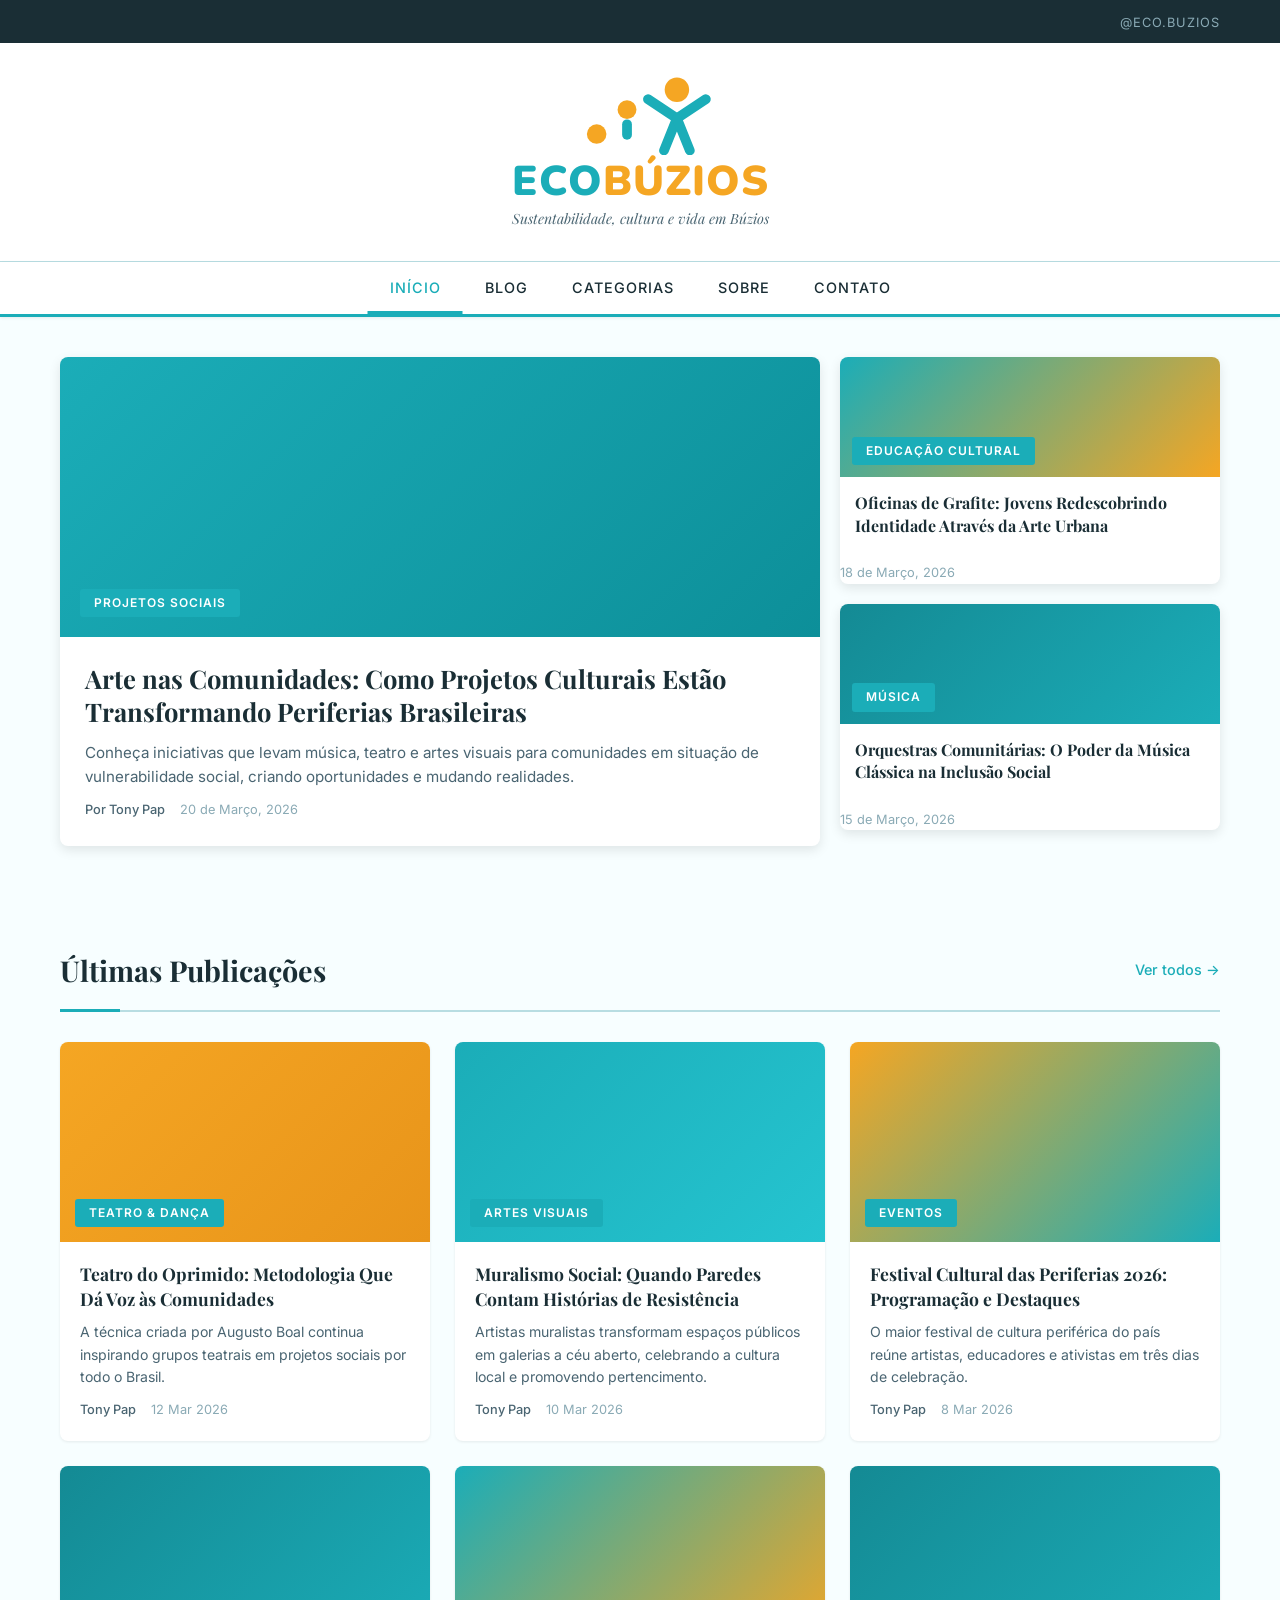
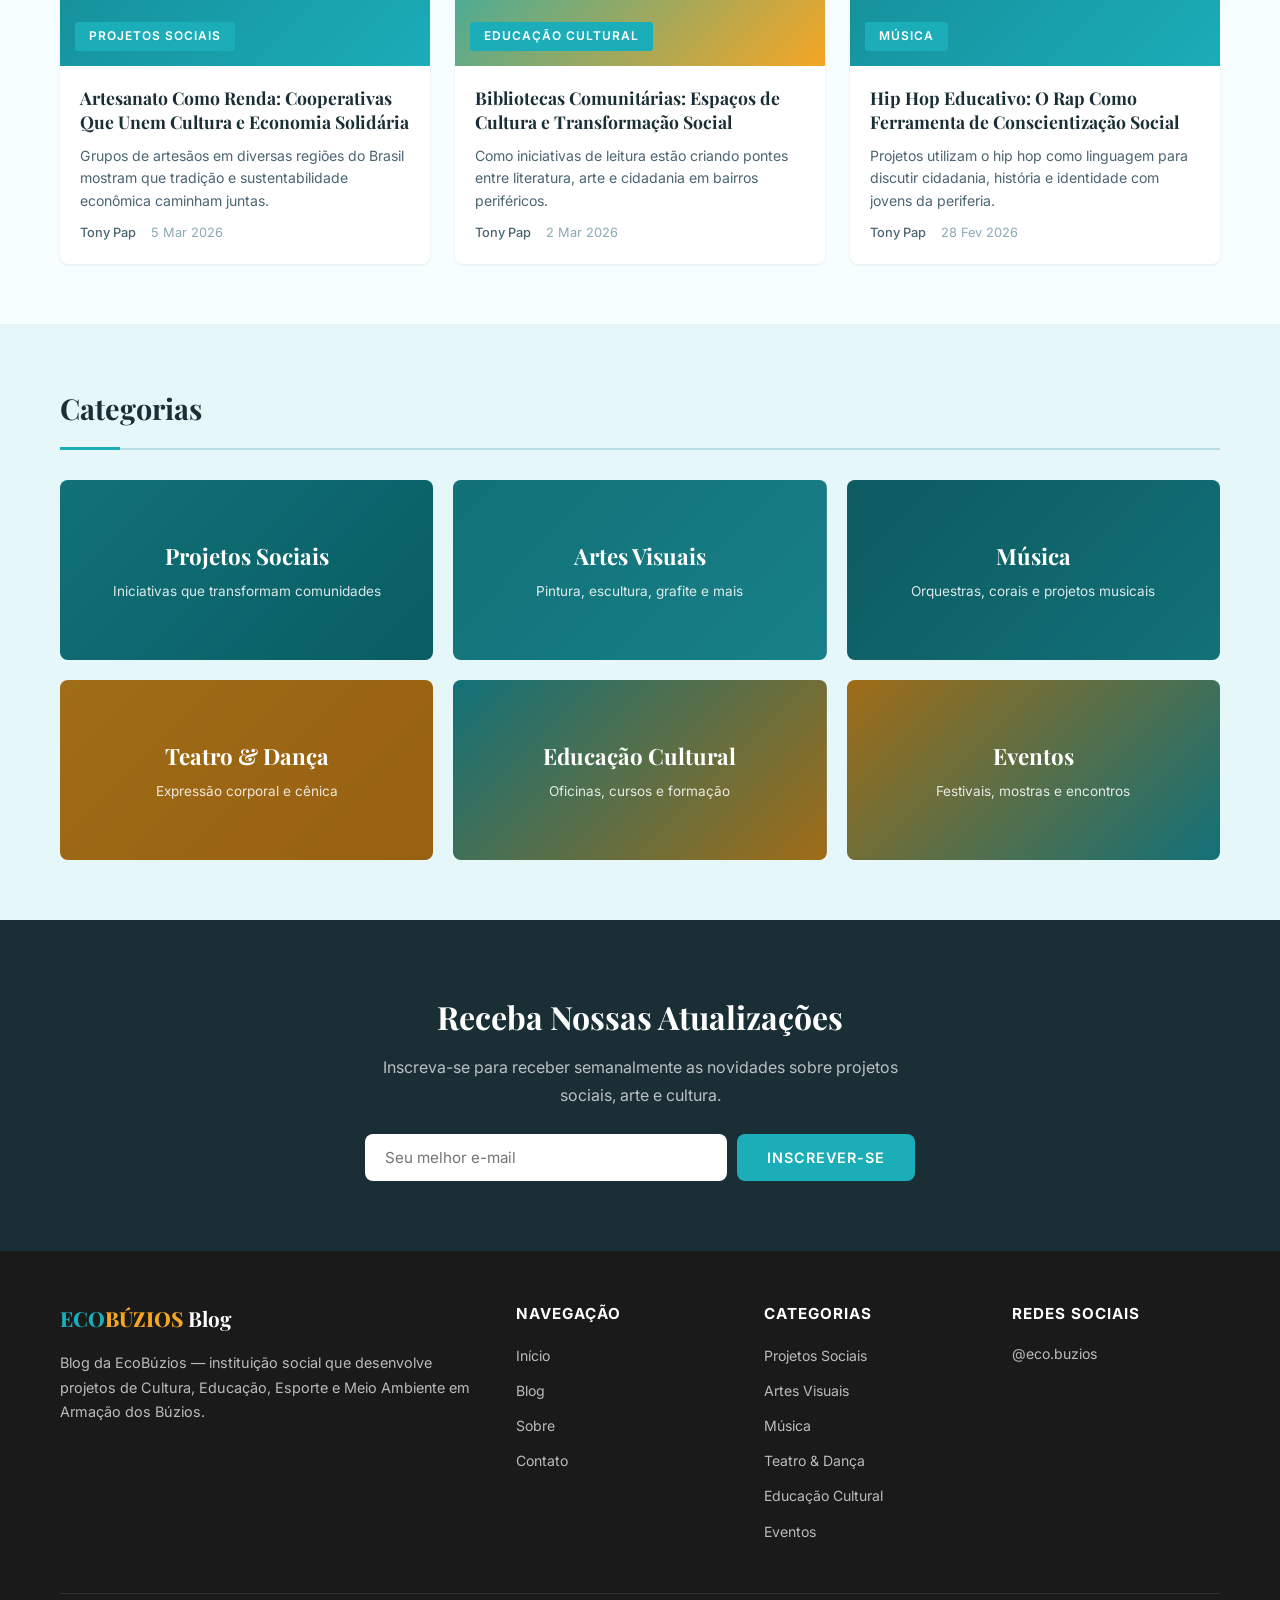
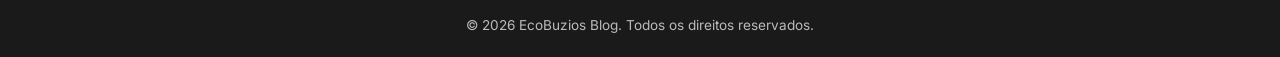
==== index.html @ 43cb3403 "Recreate exact EcoBuzios logo: 3 figures matching original design - Left: floating orange circle (no" ====
<!DOCTYPE html>
<html lang="pt-BR">
<head>
    <meta charset="UTF-8">
    <meta name="viewport" content="width=device-width, initial-scale=1.0">
    <title>EcoBuzios Blog – Blog de Projetos Sociais ligados à Arte e Cultura</title>
    <meta name="description" content="Blog da EcoBúzios - projetos sociais, arte, cultura e sustentabilidade em Armação dos Búzios.">
    <link rel="preconnect" href="https://fonts.googleapis.com">
    <link rel="preconnect" href="https://fonts.gstatic.com" crossorigin>
    <link href="https://fonts.googleapis.com/css2?family=Playfair+Display:ital,wght@0,400;0,700;1,400&family=Inter:wght@300;400;500;600;700;800;900&family=Nunito:wght@900&display=swap" rel="stylesheet">
    <link rel="stylesheet" href="css/style.css">
</head>
<body>
    <!-- Header -->
    <header class="site-header">
        <div class="header-top">
            <div class="container">
                <div class="social-links">
                    <a href="https://instagram.com/eco.buzios" aria-label="Instagram">@eco.buzios</a>
                </div>
            </div>
        </div>
        <div class="header-main">
            <div class="container">
                <a href="index.html" class="logo">
                    <div class="logo-svg-wrap">
                        <svg viewBox="0 0 420 235" fill="none" xmlns="http://www.w3.org/2000/svg">
                            <!-- Left: floating orange circle -->
                            <circle cx="85" cy="175" r="28" fill="#F5A623"/>
                            <!-- Center: child figure (i-shape: head + pill body) -->
                            <circle cx="172" cy="105" r="27" fill="#F5A623"/>
                            <rect x="158" y="133" width="28" height="58" rx="14" fill="#1BADB8"/>
                            <!-- Right: adult figure (arms UP wide, legs spread) -->
                            <circle cx="315" cy="48" r="35" fill="#F5A623"/>
                            <line x1="315" y1="130" x2="232" y2="75" stroke="#1BADB8" stroke-width="28" stroke-linecap="round"/>
                            <line x1="315" y1="130" x2="398" y2="75" stroke="#1BADB8" stroke-width="28" stroke-linecap="round"/>
                            <line x1="315" y1="130" x2="278" y2="222" stroke="#1BADB8" stroke-width="28" stroke-linecap="round"/>
                            <line x1="315" y1="130" x2="352" y2="222" stroke="#1BADB8" stroke-width="28" stroke-linecap="round"/>
                        </svg>
                    </div>
                    <div class="logo-text-wrap">
                        <span class="logo-wordmark"><span class="logo-eco">ECO</span><span class="logo-buzios">BÚZIOS</span></span>
                        <span class="tagline">Sustentabilidade, cultura e vida em Búzios</span>
                    </div>
                </a>
            </div>
        </div>
        <nav class="main-nav">
            <div class="container">
                <button class="menu-toggle" aria-label="Abrir menu">&#9776;</button>
                <ul class="nav-menu">
                    <li><a href="index.html" class="active">Início</a></li>
                    <li><a href="blog.html">Blog</a></li>
                    <li class="has-dropdown">
                        <a href="#">Categorias</a>
                        <ul class="dropdown">
                            <li><a href="categoria.html?cat=projetos-sociais">Projetos Sociais</a></li>
                            <li><a href="categoria.html?cat=artes-visuais">Artes Visuais</a></li>
                            <li><a href="categoria.html?cat=musica">Música</a></li>
                            <li><a href="categoria.html?cat=teatro-danca">Teatro & Dança</a></li>
                            <li><a href="categoria.html?cat=educacao-cultural">Educação Cultural</a></li>
                            <li><a href="categoria.html?cat=eventos">Eventos</a></li>
                        </ul>
                    </li>
                    <li><a href="sobre.html">Sobre</a></li>
                    <li><a href="contato.html">Contato</a></li>
                </ul>
            </div>
        </nav>
    </header>

    <!-- Hero Section -->
    <section class="hero">
        <div class="container">
            <div class="hero-grid">
                <article class="hero-featured">
                    <a href="post.html?id=1">
                        <div class="hero-image" style="background-image: url('https://images.unsplash.com/photo-1513364776144-60967b0f800f?w=800&h=500&fit=crop'), linear-gradient(135deg, #1BADB8, #0d8f99); background-size: cover; background-position: center;">
                            <span class="category-badge">Projetos Sociais</span>
                        </div>
                        <div class="hero-content">
                            <h2>Arte nas Comunidades: Como Projetos Culturais Estão Transformando Periferias Brasileiras</h2>
                            <p class="excerpt">Conheça iniciativas que levam música, teatro e artes visuais para comunidades em situação de vulnerabilidade social, criando oportunidades e mudando realidades.</p>
                            <div class="post-meta">
                                <span class="author">Por Tony Pap</span>
                                <span class="date">20 de Março, 2026</span>
                            </div>
                        </div>
                    </a>
                </article>
                <div class="hero-sidebar">
                    <article class="hero-small">
                        <a href="post.html?id=2">
                            <div class="hero-image-small" style="background-image: url('https://images.unsplash.com/photo-1569091791842-7cfb64e04797?w=800&h=500&fit=crop'), linear-gradient(135deg, #1BADB8, #F5A623); background-size: cover; background-position: center;">
                                <span class="category-badge">Educação Cultural</span>
                            </div>
                            <h3>Oficinas de Grafite: Jovens Redescobrindo Identidade Através da Arte Urbana</h3>
                            <div class="post-meta">
                                <span class="date">18 de Março, 2026</span>
                            </div>
                        </a>
                    </article>
                    <article class="hero-small">
                        <a href="post.html?id=3">
                            <div class="hero-image-small" style="background-image: url('https://images.unsplash.com/photo-1465847899084-d164df4dedc6?w=800&h=500&fit=crop'), linear-gradient(135deg, #148a94, #1BADB8); background-size: cover; background-position: center;">
                                <span class="category-badge">Música</span>
                            </div>
                            <h3>Orquestras Comunitárias: O Poder da Música Clássica na Inclusão Social</h3>
                            <div class="post-meta">
                                <span class="date">15 de Março, 2026</span>
                            </div>
                        </a>
                    </article>
                </div>
            </div>
        </div>
    </section>

    <!-- Latest Posts -->
    <section class="latest-posts">
        <div class="container">
            <div class="section-header">
                <h2>Últimas Publicações</h2>
                <a href="blog.html" class="view-all">Ver todos &rarr;</a>
            </div>
            <div class="posts-grid">
                <article class="post-card">
                    <a href="post.html?id=4">
                        <div class="post-image" style="background-image: url('https://images.unsplash.com/photo-1503095396549-807759245b35?w=800&h=500&fit=crop'), linear-gradient(135deg, #F5A623, #e8941a); background-size: cover; background-position: center;">
                            <span class="category-badge">Teatro & Dança</span>
                        </div>
                        <div class="post-card-content">
                            <h3>Teatro do Oprimido: Metodologia Que Dá Voz às Comunidades</h3>
                            <p class="excerpt">A técnica criada por Augusto Boal continua inspirando grupos teatrais em projetos sociais por todo o Brasil.</p>
                            <div class="post-meta">
                                <span class="author">Tony Pap</span>
                                <span class="date">12 Mar 2026</span>
                            </div>
                        </div>
                    </a>
                </article>
                <article class="post-card">
                    <a href="post.html?id=5">
                        <div class="post-image" style="background-image: url('https://images.unsplash.com/photo-1558618666-fcd25c85f82e?w=800&h=500&fit=crop'), linear-gradient(135deg, #1BADB8, #25c4d0); background-size: cover; background-position: center;">
                            <span class="category-badge">Artes Visuais</span>
                        </div>
                        <div class="post-card-content">
                            <h3>Muralismo Social: Quando Paredes Contam Histórias de Resistência</h3>
                            <p class="excerpt">Artistas muralistas transformam espaços públicos em galerias a céu aberto, celebrando a cultura local e promovendo pertencimento.</p>
                            <div class="post-meta">
                                <span class="author">Tony Pap</span>
                                <span class="date">10 Mar 2026</span>
                            </div>
                        </div>
                    </a>
                </article>
                <article class="post-card">
                    <a href="post.html?id=6">
                        <div class="post-image" style="background-image: url('https://images.unsplash.com/photo-1533174072545-7a4b6ad7a6c8?w=800&h=500&fit=crop'), linear-gradient(135deg, #F5A623, #1BADB8); background-size: cover; background-position: center;">
                            <span class="category-badge">Eventos</span>
                        </div>
                        <div class="post-card-content">
                            <h3>Festival Cultural das Periferias 2026: Programação e Destaques</h3>
                            <p class="excerpt">O maior festival de cultura periférica do país reúne artistas, educadores e ativistas em três dias de celebração.</p>
                            <div class="post-meta">
                                <span class="author">Tony Pap</span>
                                <span class="date">8 Mar 2026</span>
                            </div>
                        </div>
                    </a>
                </article>
                <article class="post-card">
                    <a href="post.html?id=7">
                        <div class="post-image" style="background-image: url('https://images.unsplash.com/photo-1452587925148-ce544e77e70d?w=800&h=500&fit=crop'), linear-gradient(135deg, #148a94, #1BADB8); background-size: cover; background-position: center;">
                            <span class="category-badge">Projetos Sociais</span>
                        </div>
                        <div class="post-card-content">
                            <h3>Artesanato Como Renda: Cooperativas Que Unem Cultura e Economia Solidária</h3>
                            <p class="excerpt">Grupos de artesãos em diversas regiões do Brasil mostram que tradição e sustentabilidade econômica caminham juntas.</p>
                            <div class="post-meta">
                                <span class="author">Tony Pap</span>
                                <span class="date">5 Mar 2026</span>
                            </div>
                        </div>
                    </a>
                </article>
                <article class="post-card">
                    <a href="post.html?id=8">
                        <div class="post-image" style="background-image: url('https://images.unsplash.com/photo-1507842217343-583bb7270b66?w=800&h=500&fit=crop'), linear-gradient(135deg, #1BADB8, #F5A623); background-size: cover; background-position: center;">
                            <span class="category-badge">Educação Cultural</span>
                        </div>
                        <div class="post-card-content">
                            <h3>Bibliotecas Comunitárias: Espaços de Cultura e Transformação Social</h3>
                            <p class="excerpt">Como iniciativas de leitura estão criando pontes entre literatura, arte e cidadania em bairros periféricos.</p>
                            <div class="post-meta">
                                <span class="author">Tony Pap</span>
                                <span class="date">2 Mar 2026</span>
                            </div>
                        </div>
                    </a>
                </article>
                <article class="post-card">
                    <a href="post.html?id=9">
                        <div class="post-image" style="background-image: url('https://images.unsplash.com/photo-1547355253-ff0740132f5f?w=800&h=500&fit=crop'), linear-gradient(135deg, #148a94, #1BADB8); background-size: cover; background-position: center;">
                            <span class="category-badge">Música</span>
                        </div>
                        <div class="post-card-content">
                            <h3>Hip Hop Educativo: O Rap Como Ferramenta de Conscientização Social</h3>
                            <p class="excerpt">Projetos utilizam o hip hop como linguagem para discutir cidadania, história e identidade com jovens da periferia.</p>
                            <div class="post-meta">
                                <span class="author">Tony Pap</span>
                                <span class="date">28 Fev 2026</span>
                            </div>
                        </div>
                    </a>
                </article>
            </div>
        </div>
    </section>

    <!-- Categories Section -->
    <section class="categories-section">
        <div class="container">
            <div class="section-header">
                <h2>Categorias</h2>
            </div>
            <div class="categories-grid">
                <a href="categoria.html?cat=projetos-sociais" class="category-card" style="background-image: url('https://images.unsplash.com/photo-1513364776144-60967b0f800f?w=800&h=500&fit=crop'), linear-gradient(135deg, #1BADB8, #0d8f99); background-size: cover; background-position: center;">
                    <div class="category-overlay">
                        <h3>Projetos Sociais</h3>
                        <p>Iniciativas que transformam comunidades</p>
                    </div>
                </a>
                <a href="categoria.html?cat=artes-visuais" class="category-card" style="background-image: url('https://images.unsplash.com/photo-1558618666-fcd25c85f82e?w=800&h=500&fit=crop'), linear-gradient(135deg, #1BADB8, #25c4d0); background-size: cover; background-position: center;">
                    <div class="category-overlay">
                        <h3>Artes Visuais</h3>
                        <p>Pintura, escultura, grafite e mais</p>
                    </div>
                </a>
                <a href="categoria.html?cat=musica" class="category-card" style="background-image: url('https://images.unsplash.com/photo-1465847899084-d164df4dedc6?w=800&h=500&fit=crop'), linear-gradient(135deg, #148a94, #1BADB8); background-size: cover; background-position: center;">
                    <div class="category-overlay">
                        <h3>Música</h3>
                        <p>Orquestras, corais e projetos musicais</p>
                    </div>
                </a>
                <a href="categoria.html?cat=teatro-danca" class="category-card" style="background-image: url('https://images.unsplash.com/photo-1503095396549-807759245b35?w=800&h=500&fit=crop'), linear-gradient(135deg, #F5A623, #e8941a); background-size: cover; background-position: center;">
                    <div class="category-overlay">
                        <h3>Teatro & Dança</h3>
                        <p>Expressão corporal e cênica</p>
                    </div>
                </a>
                <a href="categoria.html?cat=educacao-cultural" class="category-card" style="background-image: url('https://images.unsplash.com/photo-1507842217343-583bb7270b66?w=800&h=500&fit=crop'), linear-gradient(135deg, #1BADB8, #F5A623); background-size: cover; background-position: center;">
                    <div class="category-overlay">
                        <h3>Educação Cultural</h3>
                        <p>Oficinas, cursos e formação</p>
                    </div>
                </a>
                <a href="categoria.html?cat=eventos" class="category-card" style="background-image: url('https://images.unsplash.com/photo-1533174072545-7a4b6ad7a6c8?w=800&h=500&fit=crop'), linear-gradient(135deg, #F5A623, #1BADB8); background-size: cover; background-position: center;">
                    <div class="category-overlay">
                        <h3>Eventos</h3>
                        <p>Festivais, mostras e encontros</p>
                    </div>
                </a>
            </div>
        </div>
    </section>

    <!-- Newsletter -->
    <section class="newsletter">
        <div class="container">
            <div class="newsletter-content">
                <h2>Receba Nossas Atualizações</h2>
                <p>Inscreva-se para receber semanalmente as novidades sobre projetos sociais, arte e cultura.</p>
                <form class="newsletter-form" onsubmit="event.preventDefault(); alert('Obrigado por se inscrever!');">
                    <input type="email" placeholder="Seu melhor e-mail" required>
                    <button type="submit">Inscrever-se</button>
                </form>
            </div>
        </div>
    </section>

    <!-- Footer -->
    <footer class="site-footer">
        <div class="container">
            <div class="footer-grid">
                <div class="footer-about">
                    <h3><span style="color:#1BADB8;font-weight:800;">ECO</span><span style="color:#F5A623;font-weight:800;">BÚZIOS</span> Blog</h3>
                    <p>Blog da EcoBúzios — instituição social que desenvolve projetos de Cultura, Educação, Esporte e Meio Ambiente em Armação dos Búzios.</p>
                </div>
                <div class="footer-links">
                    <h4>Navegação</h4>
                    <ul>
                        <li><a href="index.html">Início</a></li>
                        <li><a href="blog.html">Blog</a></li>
                        <li><a href="sobre.html">Sobre</a></li>
                        <li><a href="contato.html">Contato</a></li>
                    </ul>
                </div>
                <div class="footer-categories">
                    <h4>Categorias</h4>
                    <ul>
                        <li><a href="categoria.html?cat=projetos-sociais">Projetos Sociais</a></li>
                        <li><a href="categoria.html?cat=artes-visuais">Artes Visuais</a></li>
                        <li><a href="categoria.html?cat=musica">Música</a></li>
                        <li><a href="categoria.html?cat=teatro-danca">Teatro & Dança</a></li>
                        <li><a href="categoria.html?cat=educacao-cultural">Educação Cultural</a></li>
                        <li><a href="categoria.html?cat=eventos">Eventos</a></li>
                    </ul>
                </div>
                <div class="footer-social">
                    <h4>Redes Sociais</h4>
                    <div class="social-icons">
                        <a href="https://instagram.com/eco.buzios">@eco.buzios</a>
                    </div>
                </div>
            </div>
            <div class="footer-bottom">
                <p>&copy; 2026 EcoBuzios Blog. Todos os direitos reservados.</p>
            </div>
        </div>
    </footer>

    <script src="js/main.js"></script>
</body>
</html>
---- css/style.css ----
/* ===================================
   EcoBuzios Blog - Blog Styles
   =================================== */

/* Reset & Base */
*, *::before, *::after {
    margin: 0;
    padding: 0;
    box-sizing: border-box;
}

:root {
    --color-primary: #1BADB8;
    --color-primary-dark: #148a94;
    --color-secondary: #F5A623;
    --color-secondary-dark: #d4891a;
    --color-accent: #1BADB8;
    --color-text: #1a2e35;
    --color-text-light: #4a6572;
    --color-text-muted: #8aaab5;
    --color-bg: #f7feff;
    --color-bg-alt: #e6f7f9;
    --color-white: #fff;
    --color-border: #b8dde2;
    --font-heading: 'Playfair Display', Georgia, serif;
    --font-body: 'Inter', -apple-system, sans-serif;
    --shadow-sm: 0 1px 3px rgba(0,0,0,0.08);
    --shadow-md: 0 4px 12px rgba(0,0,0,0.1);
    --shadow-lg: 0 8px 30px rgba(0,0,0,0.12);
    --radius: 8px;
    --transition: 0.3s ease;
}

html {
    scroll-behavior: smooth;
}

body {
    font-family: var(--font-body);
    color: var(--color-text);
    background-color: var(--color-bg);
    line-height: 1.7;
    font-size: 16px;
}

a {
    color: inherit;
    text-decoration: none;
    transition: color var(--transition);
}

img {
    max-width: 100%;
    height: auto;
    display: block;
}

.container {
    max-width: 1200px;
    margin: 0 auto;
    padding: 0 20px;
}

/* ===== HEADER ===== */
.header-top {
    background: var(--color-text);
    padding: 8px 0;
}

.header-top .container {
    display: flex;
    justify-content: flex-end;
}

.social-links a {
    color: var(--color-text-muted);
    font-size: 0.8rem;
    margin-left: 20px;
    text-transform: uppercase;
    letter-spacing: 1px;
    transition: color var(--transition);
}

.social-links a:hover {
    color: var(--color-white);
}

.header-main {
    background: var(--color-white);
    padding: 30px 0;
    text-align: center;
    border-bottom: 1px solid var(--color-border);
}

.logo {
    display: inline-flex;
    flex-direction: column;
    align-items: center;
    gap: 6px;
    text-decoration: none;
}

.logo-svg-wrap {
    display: flex;
    align-items: center;
}

.logo-svg-wrap svg {
    height: 82px;
    width: auto;
}

.logo-text-wrap {
    text-align: center;
}

.logo-wordmark {
    display: block;
    font-family: 'Nunito', 'Inter', -apple-system, sans-serif;
    font-size: 2.6rem;
    font-weight: 900;
    letter-spacing: 1px;
    line-height: 1;
    text-transform: uppercase;
}

.logo-eco {
    color: #1BADB8;
}

.logo-buzios {
    color: #F5A623;
}

.tagline {
    font-size: 0.88rem;
    color: var(--color-text-light);
    margin-top: 4px;
    font-style: italic;
    font-family: var(--font-heading);
    display: block;
}

/* Navigation */
.main-nav {
    background: var(--color-white);
    border-bottom: 3px solid var(--color-primary);
    position: sticky;
    top: 0;
    z-index: 1000;
    box-shadow: var(--shadow-sm);
}

.main-nav .container {
    display: flex;
    justify-content: center;
    position: relative;
}

.menu-toggle {
    display: none;
    background: none;
    border: none;
    font-size: 1.5rem;
    cursor: pointer;
    padding: 12px 0;
    color: var(--color-text);
}

.nav-menu {
    list-style: none;
    display: flex;
    gap: 0;
}

.nav-menu > li > a {
    display: block;
    padding: 14px 22px;
    font-size: 0.9rem;
    font-weight: 500;
    text-transform: uppercase;
    letter-spacing: 1px;
    color: var(--color-text);
    transition: all var(--transition);
    position: relative;
}

.nav-menu > li > a::after {
    content: '';
    position: absolute;
    bottom: 0;
    left: 50%;
    transform: translateX(-50%);
    width: 0;
    height: 3px;
    background: var(--color-primary);
    transition: width var(--transition);
}

.nav-menu > li > a:hover,
.nav-menu > li > a.active {
    color: var(--color-primary);
}

.nav-menu > li > a:hover::after,
.nav-menu > li > a.active::after {
    width: 100%;
}

/* Dropdown */
.has-dropdown {
    position: relative;
}

.dropdown {
    list-style: none;
    position: absolute;
    top: 100%;
    left: 0;
    background: var(--color-white);
    min-width: 220px;
    box-shadow: var(--shadow-lg);
    border-radius: 0 0 var(--radius) var(--radius);
    opacity: 0;
    visibility: hidden;
    transform: translateY(-10px);
    transition: all var(--transition);
    z-index: 100;
}

.has-dropdown:hover .dropdown {
    opacity: 1;
    visibility: visible;
    transform: translateY(0);
}

.dropdown li a {
    display: block;
    padding: 10px 20px;
    font-size: 0.85rem;
    color: var(--color-text);
    border-bottom: 1px solid var(--color-border);
    transition: all var(--transition);
}

.dropdown li:last-child a {
    border-bottom: none;
}

.dropdown li a:hover {
    background: var(--color-bg);
    color: var(--color-primary);
    padding-left: 25px;
}

/* ===== HERO SECTION ===== */
.hero {
    padding: 40px 0;
    background: var(--color-bg);
}

.hero-grid {
    display: grid;
    grid-template-columns: 2fr 1fr;
    gap: 20px;
    min-height: 450px;
}

.hero-featured a {
    display: block;
    height: 100%;
    background: var(--color-white);
    border-radius: var(--radius);
    overflow: hidden;
    box-shadow: var(--shadow-md);
    transition: transform var(--transition), box-shadow var(--transition);
}

.hero-featured a:hover {
    transform: translateY(-4px);
    box-shadow: var(--shadow-lg);
}

.hero-image {
    height: 280px;
    background-size: cover;
    background-position: center;
    position: relative;
    display: flex;
    align-items: flex-end;
    padding: 20px;
}

.category-badge {
    display: inline-block;
    background: var(--color-primary);
    color: var(--color-white);
    padding: 4px 14px;
    font-size: 0.75rem;
    font-weight: 600;
    text-transform: uppercase;
    letter-spacing: 1px;
    border-radius: 3px;
}

.hero-content {
    padding: 25px;
}

.hero-content h2 {
    font-family: var(--font-heading);
    font-size: 1.6rem;
    line-height: 1.3;
    margin-bottom: 12px;
    color: var(--color-text);
}

.hero-sidebar {
    display: flex;
    flex-direction: column;
    gap: 20px;
}

.hero-small a {
    display: block;
    background: var(--color-white);
    border-radius: var(--radius);
    overflow: hidden;
    box-shadow: var(--shadow-md);
    transition: transform var(--transition), box-shadow var(--transition);
    height: 100%;
}

.hero-small a:hover {
    transform: translateY(-4px);
    box-shadow: var(--shadow-lg);
}

.hero-image-small {
    height: 120px;
    background-size: cover;
    background-position: center;
    position: relative;
    display: flex;
    align-items: flex-end;
    padding: 12px;
}

.hero-small h3 {
    font-family: var(--font-heading);
    font-size: 1rem;
    line-height: 1.4;
    padding: 15px;
    color: var(--color-text);
}

/* ===== POST META ===== */
.post-meta {
    display: flex;
    gap: 15px;
    font-size: 0.8rem;
    color: var(--color-text-muted);
    margin-top: 10px;
}

.post-meta .author {
    font-weight: 500;
    color: var(--color-text-light);
}

.excerpt {
    color: var(--color-text-light);
    font-size: 0.95rem;
    line-height: 1.6;
}

/* ===== SECTION HEADERS ===== */
.section-header {
    display: flex;
    justify-content: space-between;
    align-items: center;
    margin-bottom: 30px;
    padding-bottom: 15px;
    border-bottom: 2px solid var(--color-border);
}

.section-header h2 {
    font-family: var(--font-heading);
    font-size: 1.8rem;
    color: var(--color-text);
    position: relative;
}

.section-header h2::after {
    content: '';
    position: absolute;
    bottom: -17px;
    left: 0;
    width: 60px;
    height: 3px;
    background: var(--color-primary);
}

.view-all {
    font-size: 0.9rem;
    color: var(--color-primary);
    font-weight: 500;
    transition: color var(--transition);
}

.view-all:hover {
    color: var(--color-primary-dark);
}

/* ===== LATEST POSTS ===== */
.latest-posts {
    padding: 60px 0;
}

.posts-grid {
    display: grid;
    grid-template-columns: repeat(3, 1fr);
    gap: 25px;
}

.post-card a {
    display: block;
    background: var(--color-white);
    border-radius: var(--radius);
    overflow: hidden;
    box-shadow: var(--shadow-sm);
    transition: transform var(--transition), box-shadow var(--transition);
    height: 100%;
}

.post-card a:hover {
    transform: translateY(-5px);
    box-shadow: var(--shadow-lg);
}

.post-image {
    height: 200px;
    background-size: cover;
    background-position: center;
    position: relative;
    display: flex;
    align-items: flex-end;
    padding: 15px;
}

.post-card-content {
    padding: 20px;
}

.post-card-content h3 {
    font-family: var(--font-heading);
    font-size: 1.1rem;
    line-height: 1.4;
    margin-bottom: 10px;
    color: var(--color-text);
}

.post-card-content .excerpt {
    font-size: 0.88rem;
    margin-bottom: 10px;
    display: -webkit-box;
    -webkit-line-clamp: 3;
    -webkit-box-orient: vertical;
    overflow: hidden;
}

/* ===== CATEGORIES SECTION ===== */
.categories-section {
    padding: 60px 0;
    background: var(--color-bg-alt);
}

.categories-grid {
    display: grid;
    grid-template-columns: repeat(3, 1fr);
    gap: 20px;
}

.category-card {
    display: block;
    height: 180px;
    border-radius: var(--radius);
    position: relative;
    overflow: hidden;
    transition: transform var(--transition), box-shadow var(--transition);
}

.category-card:hover {
    transform: translateY(-5px);
    box-shadow: var(--shadow-lg);
}

.category-overlay {
    position: absolute;
    inset: 0;
    background: rgba(0,0,0,0.35);
    display: flex;
    flex-direction: column;
    justify-content: center;
    align-items: center;
    text-align: center;
    padding: 20px;
    transition: background var(--transition);
}

.category-card:hover .category-overlay {
    background: rgba(0,0,0,0.5);
}

.category-overlay h3 {
    font-family: var(--font-heading);
    font-size: 1.4rem;
    color: var(--color-white);
    margin-bottom: 5px;
}

.category-overlay p {
    color: rgba(255,255,255,0.85);
    font-size: 0.85rem;
}

/* ===== NEWSLETTER ===== */
.newsletter {
    padding: 70px 0;
    background: var(--color-text);
}

.newsletter-content {
    text-align: center;
    max-width: 550px;
    margin: 0 auto;
}

.newsletter-content h2 {
    font-family: var(--font-heading);
    font-size: 2rem;
    color: var(--color-white);
    margin-bottom: 10px;
}

.newsletter-content p {
    color: rgba(255,255,255,0.7);
    margin-bottom: 25px;
}

.newsletter-form {
    display: flex;
    gap: 10px;
}

.newsletter-form input {
    flex: 1;
    padding: 14px 20px;
    border: none;
    border-radius: var(--radius);
    font-size: 0.95rem;
    font-family: var(--font-body);
    background: var(--color-white);
}

.newsletter-form input:focus {
    outline: 2px solid var(--color-primary);
}

.newsletter-form button {
    padding: 14px 30px;
    background: var(--color-primary);
    color: var(--color-white);
    border: none;
    border-radius: var(--radius);
    font-size: 0.9rem;
    font-weight: 600;
    cursor: pointer;
    font-family: var(--font-body);
    text-transform: uppercase;
    letter-spacing: 1px;
    transition: background var(--transition);
}

.newsletter-form button:hover {
    background: var(--color-primary-dark);
}

/* ===== FOOTER ===== */
.site-footer {
    background: #1a1a1a;
    padding: 50px 0 20px;
    color: rgba(255,255,255,0.7);
}

.footer-grid {
    display: grid;
    grid-template-columns: 2fr 1fr 1fr 1fr;
    gap: 40px;
    margin-bottom: 40px;
}

.footer-about h3 {
    font-family: var(--font-heading);
    font-size: 1.3rem;
    color: var(--color-white);
    margin-bottom: 15px;
}

.footer-about p {
    font-size: 0.9rem;
    line-height: 1.7;
}

.footer-links h4,
.footer-categories h4,
.footer-social h4 {
    color: var(--color-white);
    font-size: 0.95rem;
    text-transform: uppercase;
    letter-spacing: 1px;
    margin-bottom: 15px;
}

.footer-links ul,
.footer-categories ul {
    list-style: none;
}

.footer-links li,
.footer-categories li {
    margin-bottom: 8px;
}

.footer-links a,
.footer-categories a {
    font-size: 0.88rem;
    transition: color var(--transition);
}

.footer-links a:hover,
.footer-categories a:hover {
    color: var(--color-primary);
}

.social-icons a {
    display: block;
    margin-bottom: 8px;
    font-size: 0.88rem;
    transition: color var(--transition);
}

.social-icons a:hover {
    color: var(--color-primary);
}

.footer-bottom {
    border-top: 1px solid rgba(255,255,255,0.1);
    padding-top: 20px;
    text-align: center;
    font-size: 0.85rem;
}

/* ===== BLOG PAGE ===== */
.page-header {
    background: var(--color-text);
    padding: 50px 0;
    text-align: center;
}

.page-header h1 {
    font-family: var(--font-heading);
    font-size: 2.5rem;
    color: var(--color-white);
    margin-bottom: 10px;
}

.page-header p {
    color: rgba(255,255,255,0.7);
    font-size: 1rem;
}

.blog-layout {
    padding: 50px 0;
    display: grid;
    grid-template-columns: 2fr 1fr;
    gap: 40px;
}

.blog-posts-list .post-card {
    margin-bottom: 30px;
}

.blog-posts-list .post-card a {
    display: grid;
    grid-template-columns: 280px 1fr;
}

.blog-posts-list .post-image {
    height: 100%;
    min-height: 200px;
}

/* Sidebar */
.sidebar {
    position: sticky;
    top: 80px;
}

.sidebar-widget {
    background: var(--color-white);
    border-radius: var(--radius);
    padding: 25px;
    margin-bottom: 25px;
    box-shadow: var(--shadow-sm);
}

.sidebar-widget h3 {
    font-family: var(--font-heading);
    font-size: 1.2rem;
    margin-bottom: 15px;
    padding-bottom: 10px;
    border-bottom: 2px solid var(--color-border);
    position: relative;
}

.sidebar-widget h3::after {
    content: '';
    position: absolute;
    bottom: -2px;
    left: 0;
    width: 40px;
    height: 2px;
    background: var(--color-primary);
}

.sidebar-categories li {
    list-style: none;
    border-bottom: 1px solid var(--color-border);
}

.sidebar-categories li:last-child {
    border-bottom: none;
}

.sidebar-categories a {
    display: flex;
    justify-content: space-between;
    padding: 10px 0;
    font-size: 0.9rem;
    transition: color var(--transition);
}

.sidebar-categories a:hover {
    color: var(--color-primary);
}

.sidebar-categories .count {
    background: var(--color-bg);
    padding: 2px 10px;
    border-radius: 12px;
    font-size: 0.8rem;
    color: var(--color-text-muted);
}

/* ===== POST PAGE ===== */
.post-single {
    padding: 50px 0;
    max-width: 800px;
    margin: 0 auto;
}

.post-single-header {
    text-align: center;
    margin-bottom: 35px;
}

.post-single-header .category-badge {
    margin-bottom: 15px;
}

.post-single-header h1 {
    font-family: var(--font-heading);
    font-size: 2.5rem;
    line-height: 1.3;
    margin-bottom: 15px;
}

.post-single-meta {
    display: flex;
    justify-content: center;
    gap: 20px;
    color: var(--color-text-muted);
    font-size: 0.9rem;
}

.post-single-image {
    width: 100%;
    height: 400px;
    border-radius: var(--radius);
    margin-bottom: 35px;
}

.post-single-content {
    font-size: 1.05rem;
    line-height: 1.85;
}

.post-single-content p {
    margin-bottom: 20px;
}

.post-single-content h2 {
    font-family: var(--font-heading);
    font-size: 1.6rem;
    margin: 35px 0 15px;
    color: var(--color-text);
}

.post-single-content h3 {
    font-family: var(--font-heading);
    font-size: 1.3rem;
    margin: 25px 0 12px;
}

.post-single-content blockquote {
    border-left: 4px solid var(--color-primary);
    padding: 15px 25px;
    margin: 25px 0;
    background: var(--color-bg-alt);
    border-radius: 0 var(--radius) var(--radius) 0;
    font-style: italic;
    font-family: var(--font-heading);
    font-size: 1.1rem;
    color: var(--color-text-light);
}

.post-single-content ul,
.post-single-content ol {
    margin: 15px 0;
    padding-left: 30px;
}

.post-single-content li {
    margin-bottom: 8px;
}

/* Post Tags */
.post-tags {
    margin-top: 35px;
    padding-top: 20px;
    border-top: 1px solid var(--color-border);
}

.post-tags span {
    font-weight: 600;
    margin-right: 10px;
}

.tag {
    display: inline-block;
    background: var(--color-bg-alt);
    padding: 4px 12px;
    border-radius: 15px;
    font-size: 0.82rem;
    margin: 3px;
    transition: all var(--transition);
}

.tag:hover {
    background: var(--color-primary);
    color: var(--color-white);
}

/* Author Box */
.author-box {
    display: flex;
    gap: 20px;
    background: var(--color-bg-alt);
    border-radius: var(--radius);
    padding: 25px;
    margin-top: 35px;
}

.author-avatar {
    width: 80px;
    height: 80px;
    border-radius: 50%;
    flex-shrink: 0;
}

.author-info h4 {
    font-family: var(--font-heading);
    font-size: 1.1rem;
    margin-bottom: 5px;
}

.author-info p {
    font-size: 0.88rem;
    color: var(--color-text-light);
}

/* ===== COLUNISTAS PAGE ===== */
.colunistas-grid {
    display: grid;
    grid-template-columns: repeat(3, 1fr);
    gap: 30px;
    padding: 50px 0;
}

.colunista-card {
    background: var(--color-white);
    border-radius: var(--radius);
    overflow: hidden;
    box-shadow: var(--shadow-sm);
    text-align: center;
    transition: transform var(--transition), box-shadow var(--transition);
}

.colunista-card:hover {
    transform: translateY(-5px);
    box-shadow: var(--shadow-lg);
}

.colunista-avatar {
    width: 100%;
    height: 220px;
    object-fit: cover;
}

.colunista-info {
    padding: 25px;
}

.colunista-info h3 {
    font-family: var(--font-heading);
    font-size: 1.2rem;
    margin-bottom: 5px;
}

.colunista-role {
    color: var(--color-primary);
    font-size: 0.85rem;
    font-weight: 500;
    margin-bottom: 10px;
}

.colunista-info p {
    font-size: 0.88rem;
    color: var(--color-text-light);
}

/* ===== CONTACT PAGE ===== */
.contact-layout {
    display: grid;
    grid-template-columns: 1fr 1fr;
    gap: 50px;
    padding: 50px 0;
}

.contact-form .form-group {
    margin-bottom: 20px;
}

.contact-form label {
    display: block;
    font-size: 0.9rem;
    font-weight: 500;
    margin-bottom: 5px;
}

.contact-form input,
.contact-form textarea,
.contact-form select {
    width: 100%;
    padding: 12px 16px;
    border: 1px solid var(--color-border);
    border-radius: var(--radius);
    font-size: 0.95rem;
    font-family: var(--font-body);
    background: var(--color-white);
    transition: border-color var(--transition);
}

.contact-form input:focus,
.contact-form textarea:focus,
.contact-form select:focus {
    outline: none;
    border-color: var(--color-primary);
}

.contact-form textarea {
    height: 150px;
    resize: vertical;
}

.btn-primary {
    display: inline-block;
    padding: 14px 35px;
    background: var(--color-primary);
    color: var(--color-white);
    border: none;
    border-radius: var(--radius);
    font-size: 0.95rem;
    font-weight: 600;
    cursor: pointer;
    font-family: var(--font-body);
    transition: background var(--transition);
}

.btn-primary:hover {
    background: var(--color-primary-dark);
}

.contact-info-card {
    background: var(--color-bg-alt);
    padding: 30px;
    border-radius: var(--radius);
    margin-bottom: 20px;
}

.contact-info-card h3 {
    font-family: var(--font-heading);
    font-size: 1.2rem;
    margin-bottom: 15px;
}

.contact-info-card p {
    font-size: 0.92rem;
    color: var(--color-text-light);
    margin-bottom: 8px;
}

/* ===== ABOUT PAGE ===== */
.about-content {
    padding: 50px 0;
    max-width: 800px;
    margin: 0 auto;
}

.about-content h2 {
    font-family: var(--font-heading);
    font-size: 1.8rem;
    margin: 30px 0 15px;
}

.about-content p {
    font-size: 1.02rem;
    line-height: 1.8;
    margin-bottom: 18px;
    color: var(--color-text-light);
}

.about-values {
    display: grid;
    grid-template-columns: repeat(3, 1fr);
    gap: 25px;
    margin: 40px 0;
}

.value-card {
    text-align: center;
    padding: 30px 20px;
    background: var(--color-white);
    border-radius: var(--radius);
    box-shadow: var(--shadow-sm);
}

.value-icon {
    font-size: 2.5rem;
    margin-bottom: 15px;
}

.value-card h3 {
    font-family: var(--font-heading);
    font-size: 1.1rem;
    margin-bottom: 10px;
}

.value-card p {
    font-size: 0.88rem;
}

/* ===== RESPONSIVE ===== */
@media (max-width: 992px) {
    .hero-grid {
        grid-template-columns: 1fr;
    }

    .hero-sidebar {
        flex-direction: row;
    }

    .posts-grid {
        grid-template-columns: repeat(2, 1fr);
    }

    .categories-grid {
        grid-template-columns: repeat(2, 1fr);
    }

    .footer-grid {
        grid-template-columns: 1fr 1fr;
        gap: 30px;
    }

    .blog-layout {
        grid-template-columns: 1fr;
    }

    .blog-posts-list .post-card a {
        grid-template-columns: 200px 1fr;
    }

    .colunistas-grid {
        grid-template-columns: repeat(2, 1fr);
    }

    .about-values {
        grid-template-columns: repeat(2, 1fr);
    }
}

@media (max-width: 768px) {
    .menu-toggle {
        display: block;
    }

    .nav-menu {
        display: none;
        position: absolute;
        top: 100%;
        left: 0;
        right: 0;
        background: var(--color-white);
        flex-direction: column;
        box-shadow: var(--shadow-lg);
        z-index: 100;
    }

    .nav-menu.active {
        display: flex;
    }

    .nav-menu > li > a {
        padding: 12px 20px;
        border-bottom: 1px solid var(--color-border);
    }

    .dropdown {
        position: static;
        opacity: 1;
        visibility: visible;
        transform: none;
        box-shadow: none;
        background: var(--color-bg);
    }

    .hero-sidebar {
        flex-direction: column;
    }

    .posts-grid {
        grid-template-columns: 1fr;
    }

    .categories-grid {
        grid-template-columns: 1fr;
    }

    .newsletter-form {
        flex-direction: column;
    }

    .footer-grid {
        grid-template-columns: 1fr;
        gap: 25px;
    }

    .logo h1 {
        font-size: 1.8rem;
    }

    .post-single-header h1 {
        font-size: 1.8rem;
    }

    .blog-posts-list .post-card a {
        grid-template-columns: 1fr;
    }

    .contact-layout {
        grid-template-columns: 1fr;
    }

    .colunistas-grid {
        grid-template-columns: 1fr;
    }

    .about-values {
        grid-template-columns: 1fr;
    }

    .page-header h1 {
        font-size: 1.8rem;
    }
}
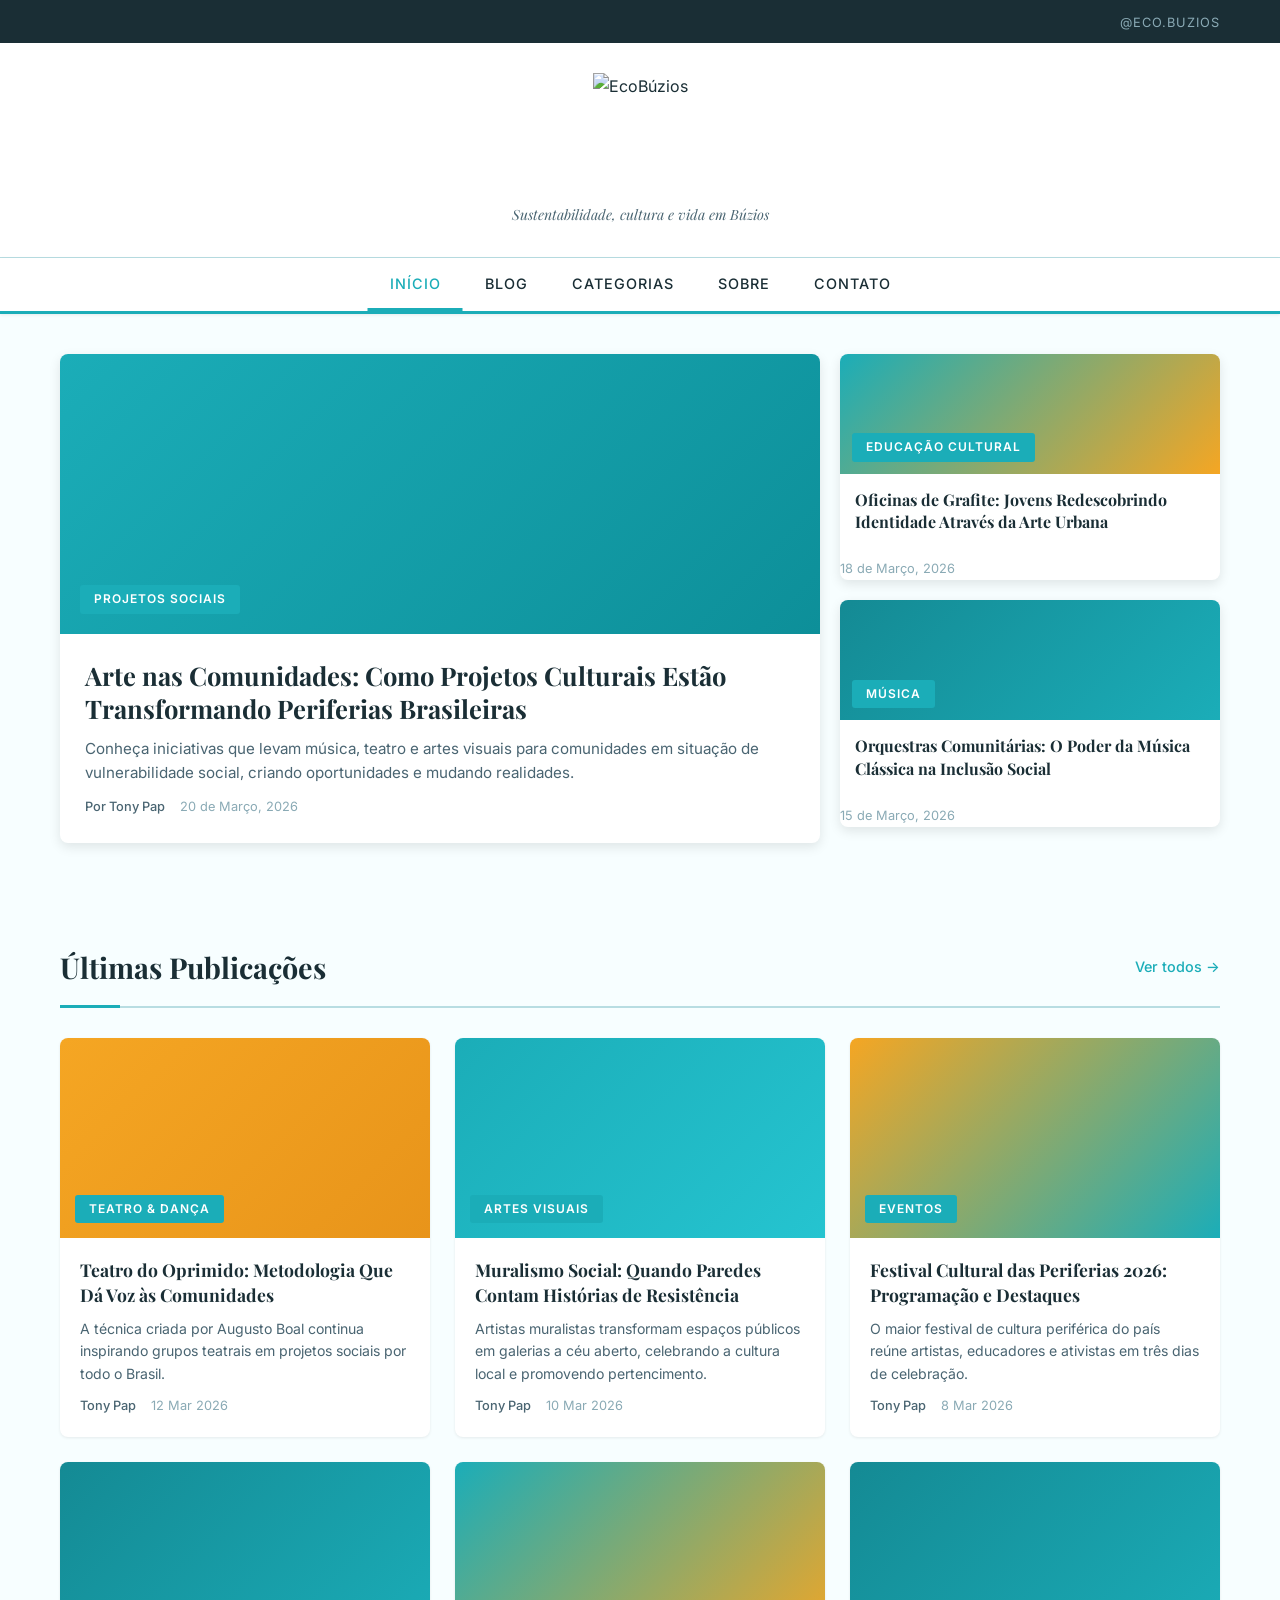
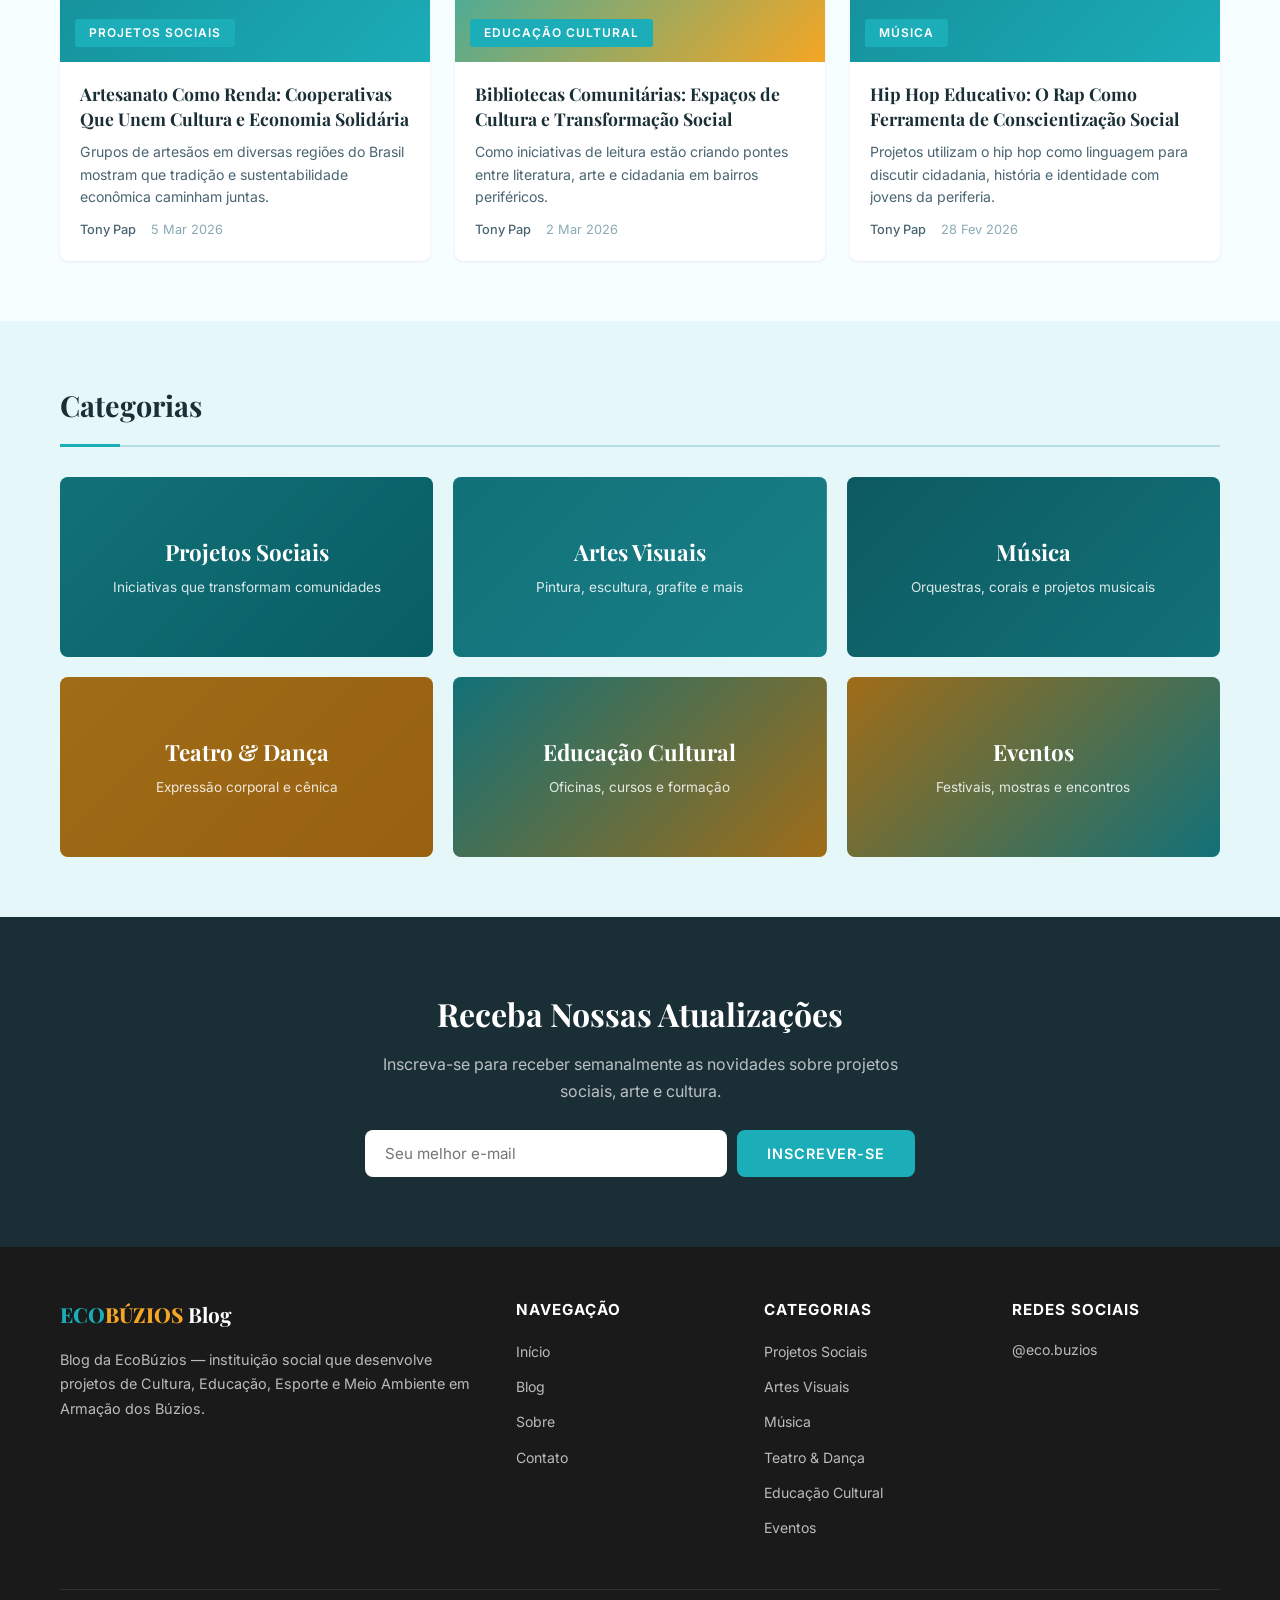
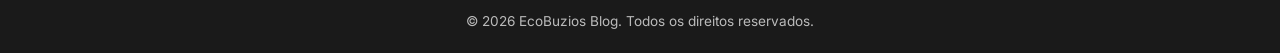
==== commit 45748686: "Use real EcoBuzios logo image instead of SVG recreation - Replaced inline SVG logo with <img> tag po" ====
--- a/index.html
+++ b/index.html
@@ -23,25 +23,8 @@
         <div class="header-main">
             <div class="container">
                 <a href="index.html" class="logo">
-                    <div class="logo-svg-wrap">
-                        <svg viewBox="0 0 420 235" fill="none" xmlns="http://www.w3.org/2000/svg">
-                            <!-- Left: floating orange circle -->
-                            <circle cx="85" cy="175" r="28" fill="#F5A623"/>
-                            <!-- Center: child figure (i-shape: head + pill body) -->
-                            <circle cx="172" cy="105" r="27" fill="#F5A623"/>
-                            <rect x="158" y="133" width="28" height="58" rx="14" fill="#1BADB8"/>
-                            <!-- Right: adult figure (arms UP wide, legs spread) -->
-                            <circle cx="315" cy="48" r="35" fill="#F5A623"/>
-                            <line x1="315" y1="130" x2="232" y2="75" stroke="#1BADB8" stroke-width="28" stroke-linecap="round"/>
-                            <line x1="315" y1="130" x2="398" y2="75" stroke="#1BADB8" stroke-width="28" stroke-linecap="round"/>
-                            <line x1="315" y1="130" x2="278" y2="222" stroke="#1BADB8" stroke-width="28" stroke-linecap="round"/>
-                            <line x1="315" y1="130" x2="352" y2="222" stroke="#1BADB8" stroke-width="28" stroke-linecap="round"/>
-                        </svg>
-                    </div>
-                    <div class="logo-text-wrap">
-                        <span class="logo-wordmark"><span class="logo-eco">ECO</span><span class="logo-buzios">BÚZIOS</span></span>
-                        <span class="tagline">Sustentabilidade, cultura e vida em Búzios</span>
-                    </div>
+                    <img src="images/ecobuzios-logo.png" alt="EcoBúzios" class="logo-img">
+                    <span class="tagline">Sustentabilidade, cultura e vida em Búzios</span>
                 </a>
             </div>
         </div>
--- a/css/style.css
+++ b/css/style.css
@@ -100,36 +100,10 @@
     text-decoration: none;
 }
 
-.logo-svg-wrap {
-    display: flex;
-    align-items: center;
-}
-
-.logo-svg-wrap svg {
-    height: 82px;
+.logo-img {
+    height: 120px;
     width: auto;
-}
-
-.logo-text-wrap {
-    text-align: center;
-}
-
-.logo-wordmark {
     display: block;
-    font-family: 'Nunito', 'Inter', -apple-system, sans-serif;
-    font-size: 2.6rem;
-    font-weight: 900;
-    letter-spacing: 1px;
-    line-height: 1;
-    text-transform: uppercase;
-}
-
-.logo-eco {
-    color: #1BADB8;
-}
-
-.logo-buzios {
-    color: #F5A623;
 }
 
 .tagline {
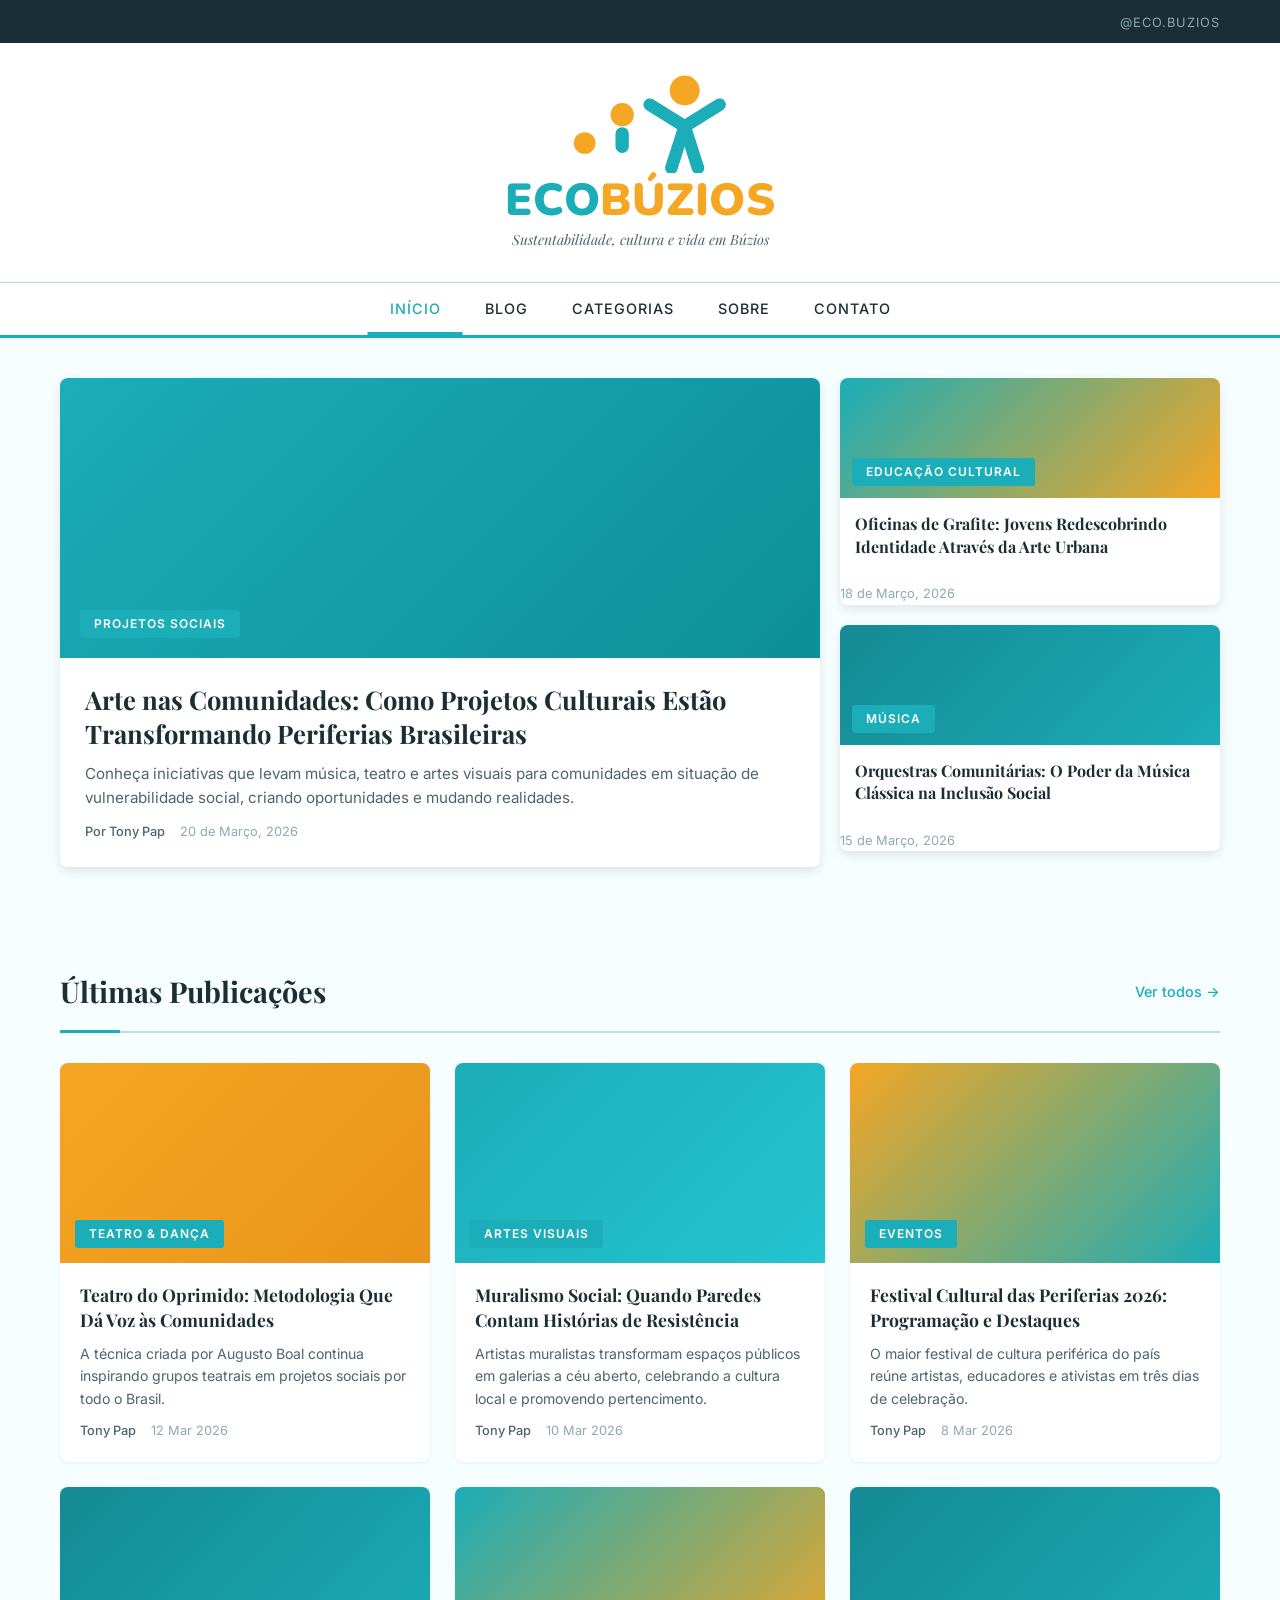
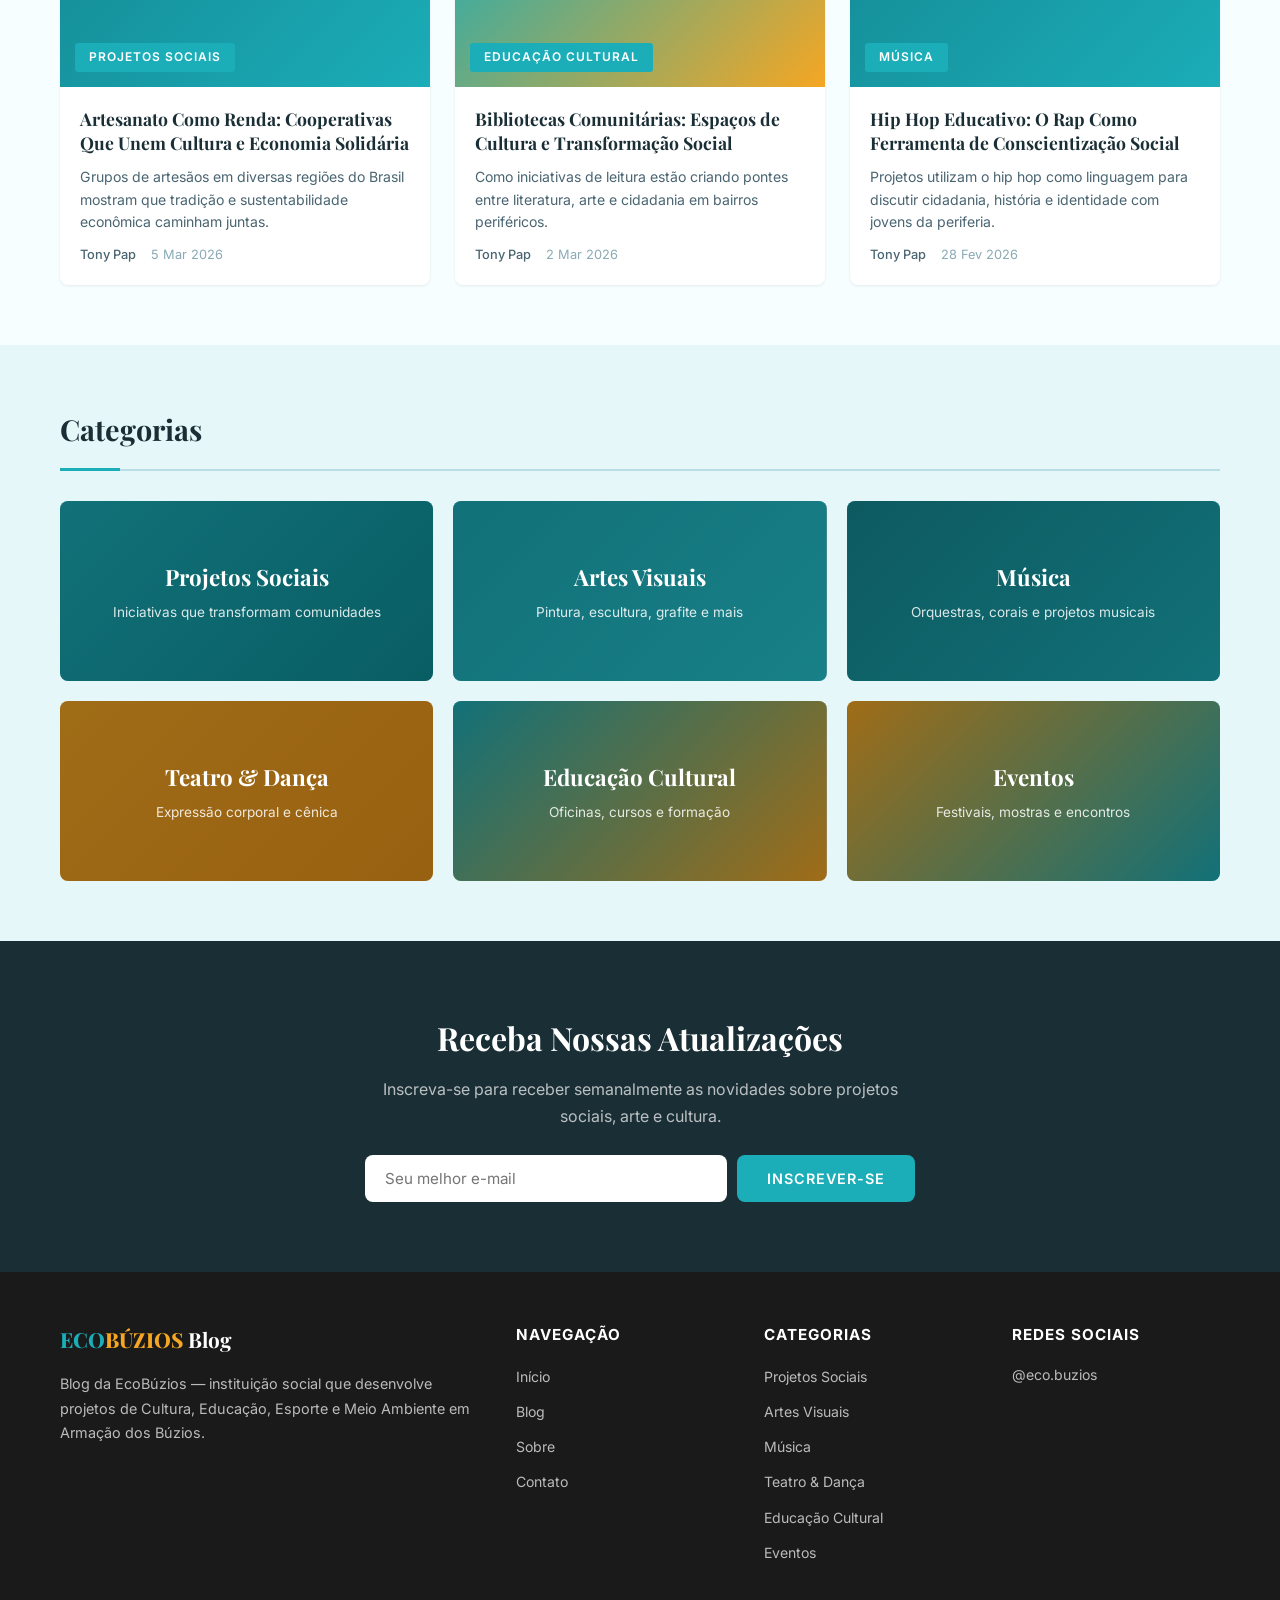
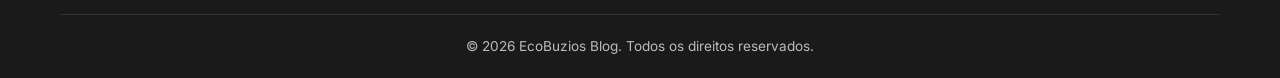
==== commit 7e5ff0b5: "Fix logo: replace broken img with faithful inline SVG The images/ecobuzios-logo.png file was missing" ====
--- a/index.html
+++ b/index.html
@@ -23,8 +23,27 @@
         <div class="header-main">
             <div class="container">
                 <a href="index.html" class="logo">
-                    <img src="images/ecobuzios-logo.png" alt="EcoBúzios" class="logo-img">
-                    <span class="tagline">Sustentabilidade, cultura e vida em Búzios</span>
+                    <div class="logo-svg-wrap">
+                        <svg viewBox="0 0 440 240" fill="none" xmlns="http://www.w3.org/2000/svg">
+                            <!-- Left: floating orange circle (small, lower-left) -->
+                            <circle cx="88" cy="168" r="26" fill="#F5A623"/>
+                            <!-- Center: child i-figure (head + pill body) -->
+                            <circle cx="178" cy="100" r="28" fill="#F5A623"/>
+                            <rect x="162" y="130" width="32" height="62" rx="16" fill="#1BADB8"/>
+                            <!-- Right: adult figure (arms UP wide, legs apart) -->
+                            <circle cx="328" cy="42" r="36" fill="#F5A623"/>
+                            <!-- Arms going UP and wide from junction -->
+                            <line x1="328" y1="128" x2="244" y2="76" stroke="#1BADB8" stroke-width="30" stroke-linecap="round"/>
+                            <line x1="328" y1="128" x2="412" y2="76" stroke="#1BADB8" stroke-width="30" stroke-linecap="round"/>
+                            <!-- Legs going DOWN and slightly apart -->
+                            <line x1="328" y1="128" x2="296" y2="228" stroke="#1BADB8" stroke-width="30" stroke-linecap="round"/>
+                            <line x1="328" y1="128" x2="360" y2="228" stroke="#1BADB8" stroke-width="30" stroke-linecap="round"/>
+                        </svg>
+                    </div>
+                    <div class="logo-text-wrap">
+                        <span class="logo-wordmark"><span class="logo-eco">ECO</span><span class="logo-buzios">BÚZIOS</span></span>
+                        <span class="tagline">Sustentabilidade, cultura e vida em Búzios</span>
+                    </div>
                 </a>
             </div>
         </div>
--- a/css/style.css
+++ b/css/style.css
@@ -100,10 +100,36 @@
     text-decoration: none;
 }
 
-.logo-img {
-    height: 120px;
+.logo-svg-wrap {
+    display: flex;
+    align-items: center;
+    justify-content: center;
+}
+
+.logo-svg-wrap svg {
+    height: 100px;
     width: auto;
+}
+
+.logo-text-wrap {
+    text-align: center;
+}
+
+.logo-wordmark {
     display: block;
+    font-family: 'Nunito', 'Inter', -apple-system, sans-serif;
+    font-size: 2.8rem;
+    font-weight: 900;
+    letter-spacing: 0.5px;
+    line-height: 1;
+}
+
+.logo-eco {
+    color: #1BADB8;
+}
+
+.logo-buzios {
+    color: #F5A623;
 }
 
 .tagline {
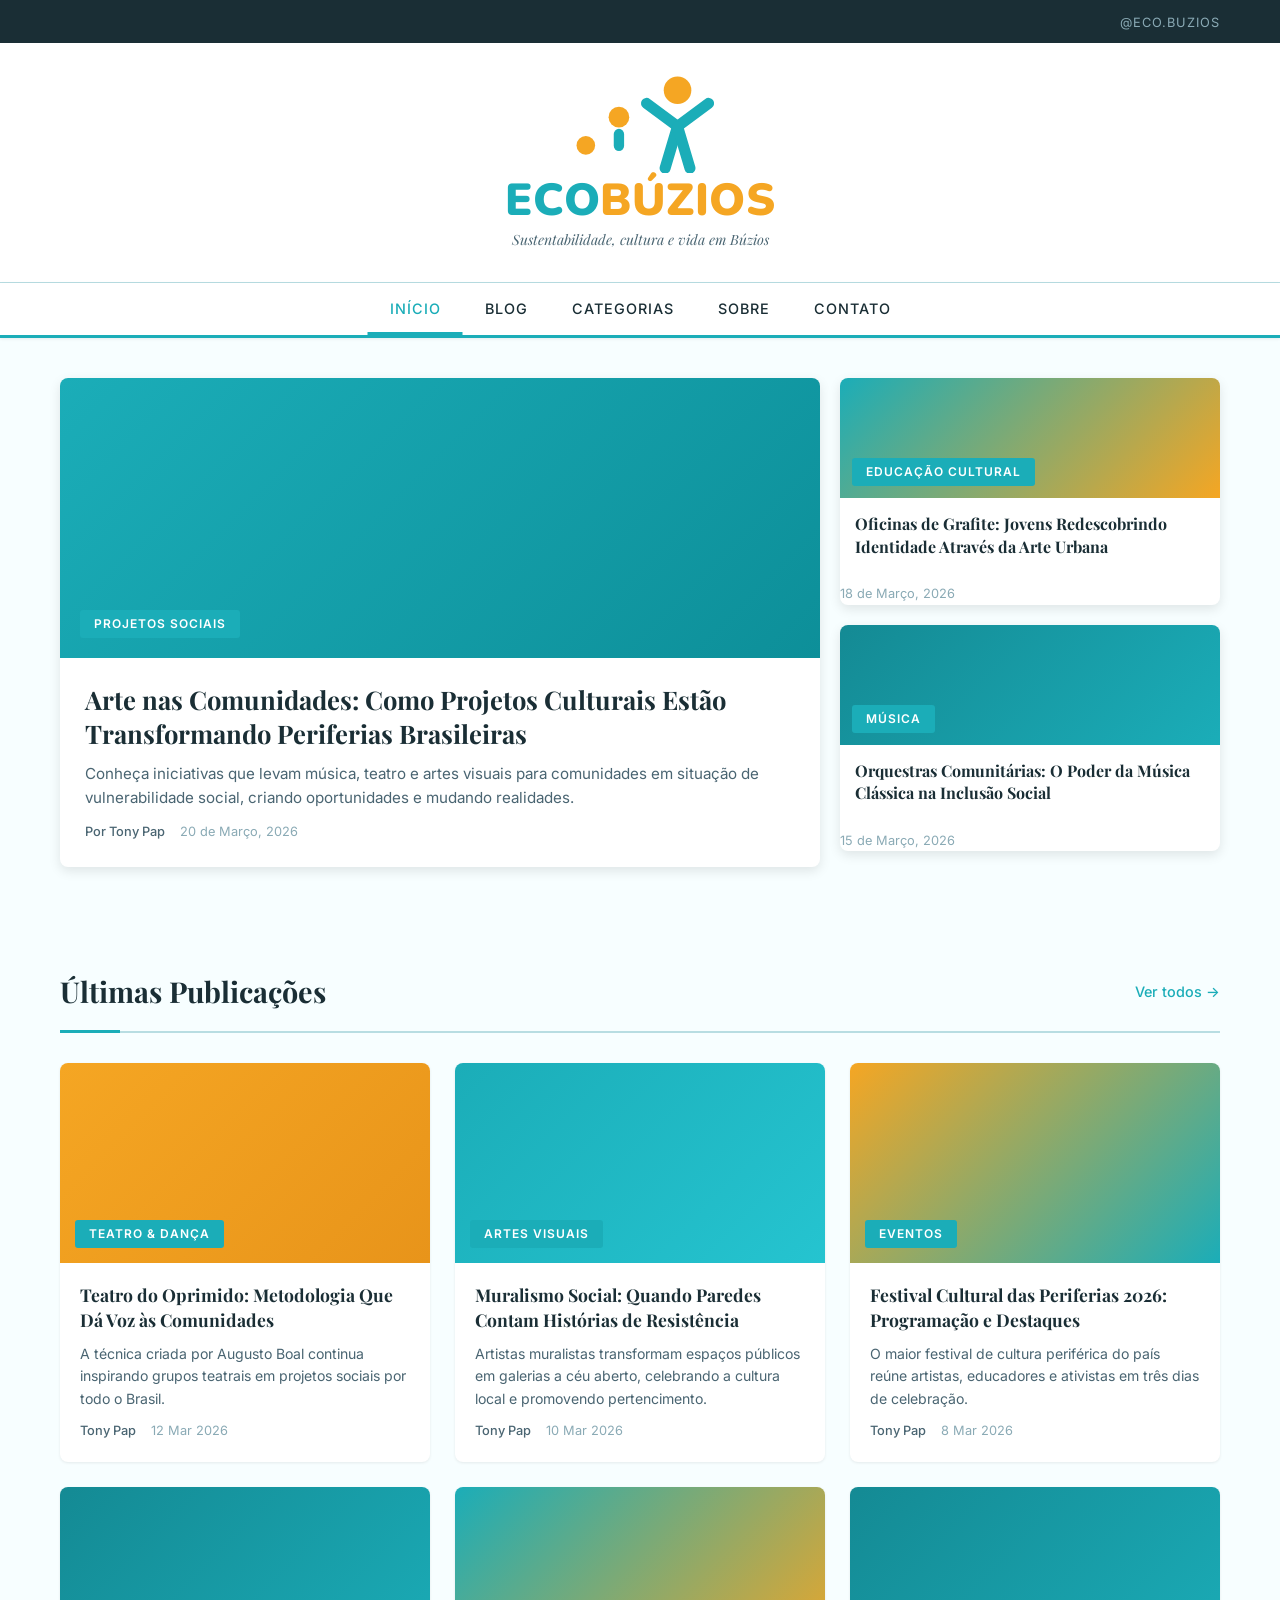
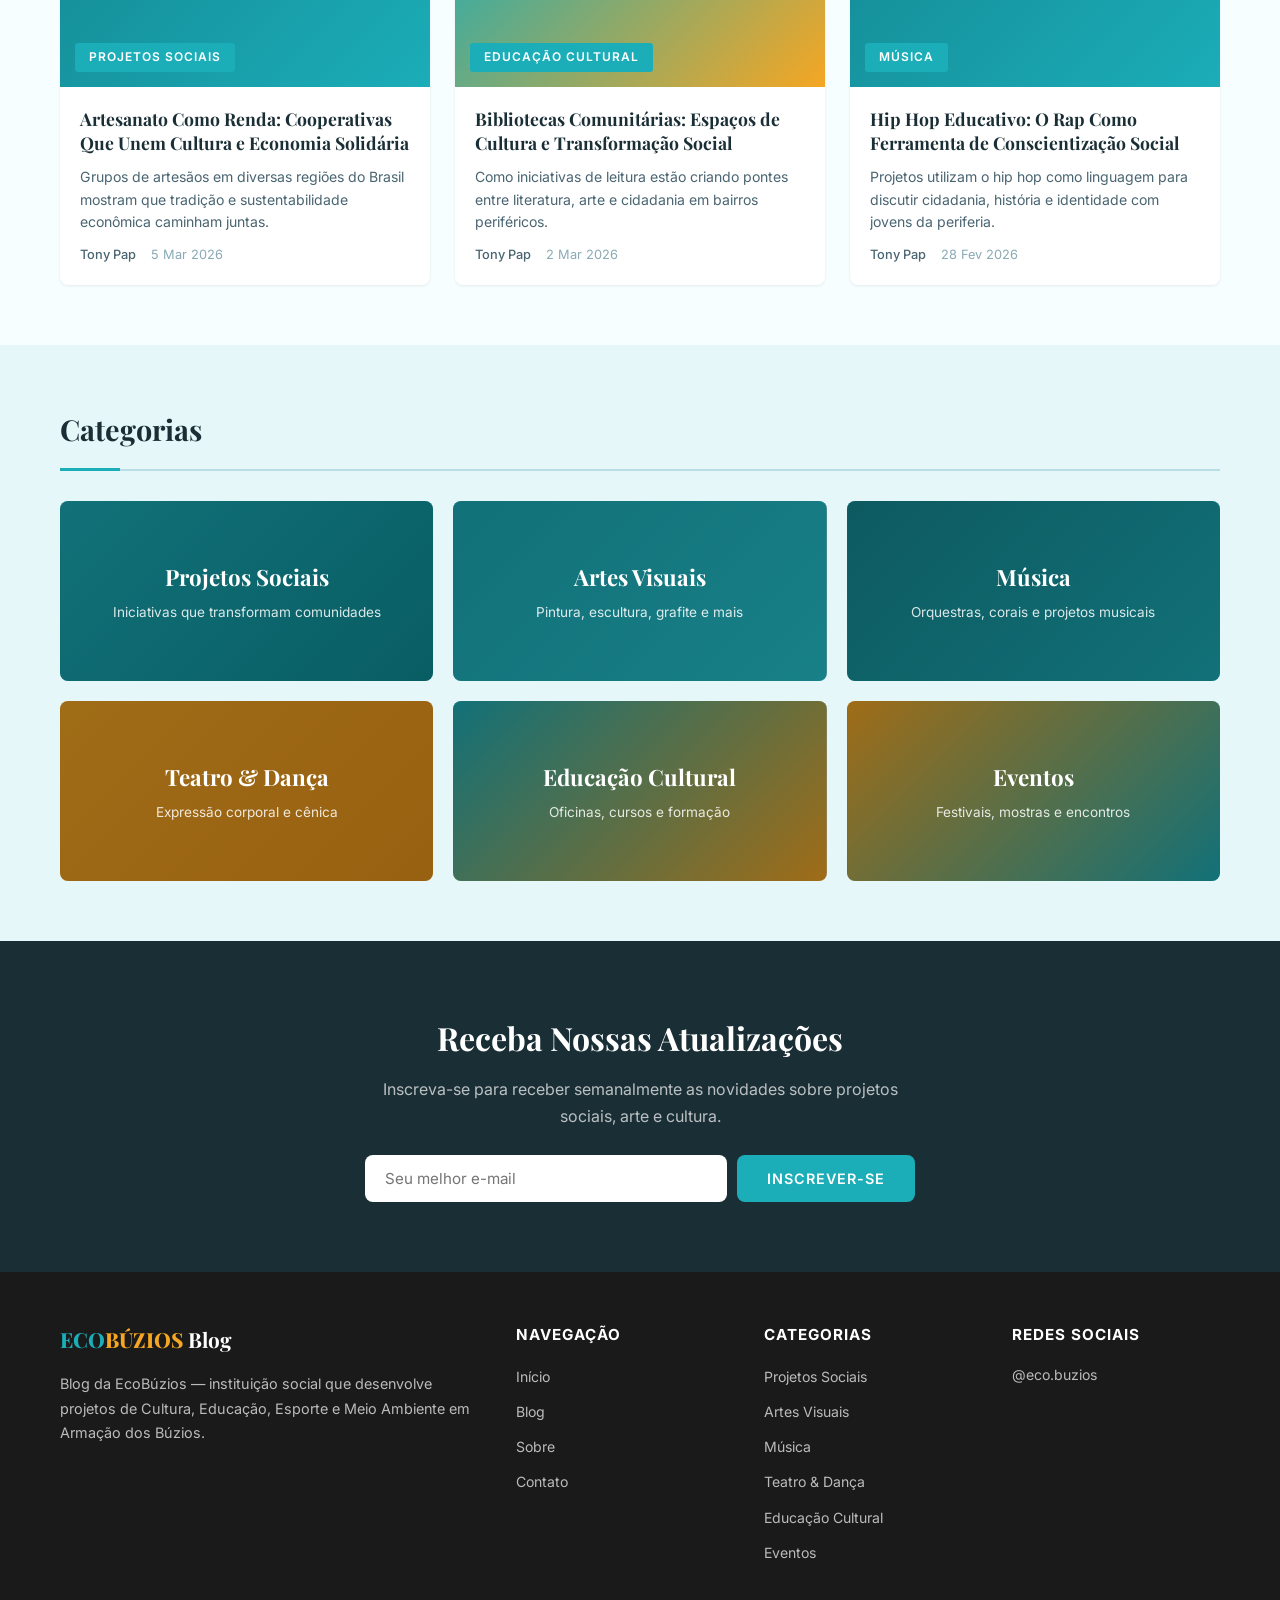
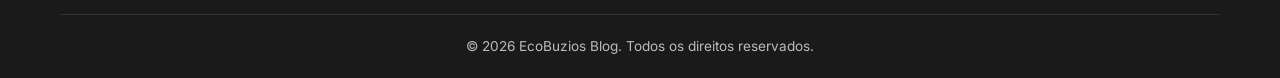
==== commit a6bed815: "Improve logo SVG to better match original EcoBuzios logo - Better proportions: larger adult figure h" ====
--- a/index.html
+++ b/index.html
@@ -24,20 +24,18 @@
             <div class="container">
                 <a href="index.html" class="logo">
                     <div class="logo-svg-wrap">
-                        <svg viewBox="0 0 440 240" fill="none" xmlns="http://www.w3.org/2000/svg">
-                            <!-- Left: floating orange circle (small, lower-left) -->
-                            <circle cx="88" cy="168" r="26" fill="#F5A623"/>
-                            <!-- Center: child i-figure (head + pill body) -->
-                            <circle cx="178" cy="100" r="28" fill="#F5A623"/>
-                            <rect x="162" y="130" width="32" height="62" rx="16" fill="#1BADB8"/>
-                            <!-- Right: adult figure (arms UP wide, legs apart) -->
-                            <circle cx="328" cy="42" r="36" fill="#F5A623"/>
-                            <!-- Arms going UP and wide from junction -->
-                            <line x1="328" y1="128" x2="244" y2="76" stroke="#1BADB8" stroke-width="30" stroke-linecap="round"/>
-                            <line x1="328" y1="128" x2="412" y2="76" stroke="#1BADB8" stroke-width="30" stroke-linecap="round"/>
-                            <!-- Legs going DOWN and slightly apart -->
-                            <line x1="328" y1="128" x2="296" y2="228" stroke="#1BADB8" stroke-width="30" stroke-linecap="round"/>
-                            <line x1="328" y1="128" x2="360" y2="228" stroke="#1BADB8" stroke-width="30" stroke-linecap="round"/>
+                        <svg viewBox="0 0 460 290" fill="none" xmlns="http://www.w3.org/2000/svg">
+                            <!-- Floating orange circle (lower-left) -->
+                            <circle cx="72" cy="210" r="27" fill="#F5A623"/>
+                            <!-- Child: orange head + teal pill body -->
+                            <circle cx="168" cy="128" r="30" fill="#F5A623"/>
+                            <rect x="153" y="162" width="30" height="64" rx="15" fill="#1BADB8"/>
+                            <!-- Adult: orange head + teal body (arms UP wide, legs apart) -->
+                            <circle cx="338" cy="50" r="40" fill="#F5A623"/>
+                            <line x1="338" y1="155" x2="248" y2="88" stroke="#1BADB8" stroke-width="32" stroke-linecap="round"/>
+                            <line x1="338" y1="155" x2="428" y2="88" stroke="#1BADB8" stroke-width="32" stroke-linecap="round"/>
+                            <line x1="338" y1="155" x2="302" y2="276" stroke="#1BADB8" stroke-width="32" stroke-linecap="round"/>
+                            <line x1="338" y1="155" x2="374" y2="276" stroke="#1BADB8" stroke-width="32" stroke-linecap="round"/>
                         </svg>
                     </div>
                     <div class="logo-text-wrap">
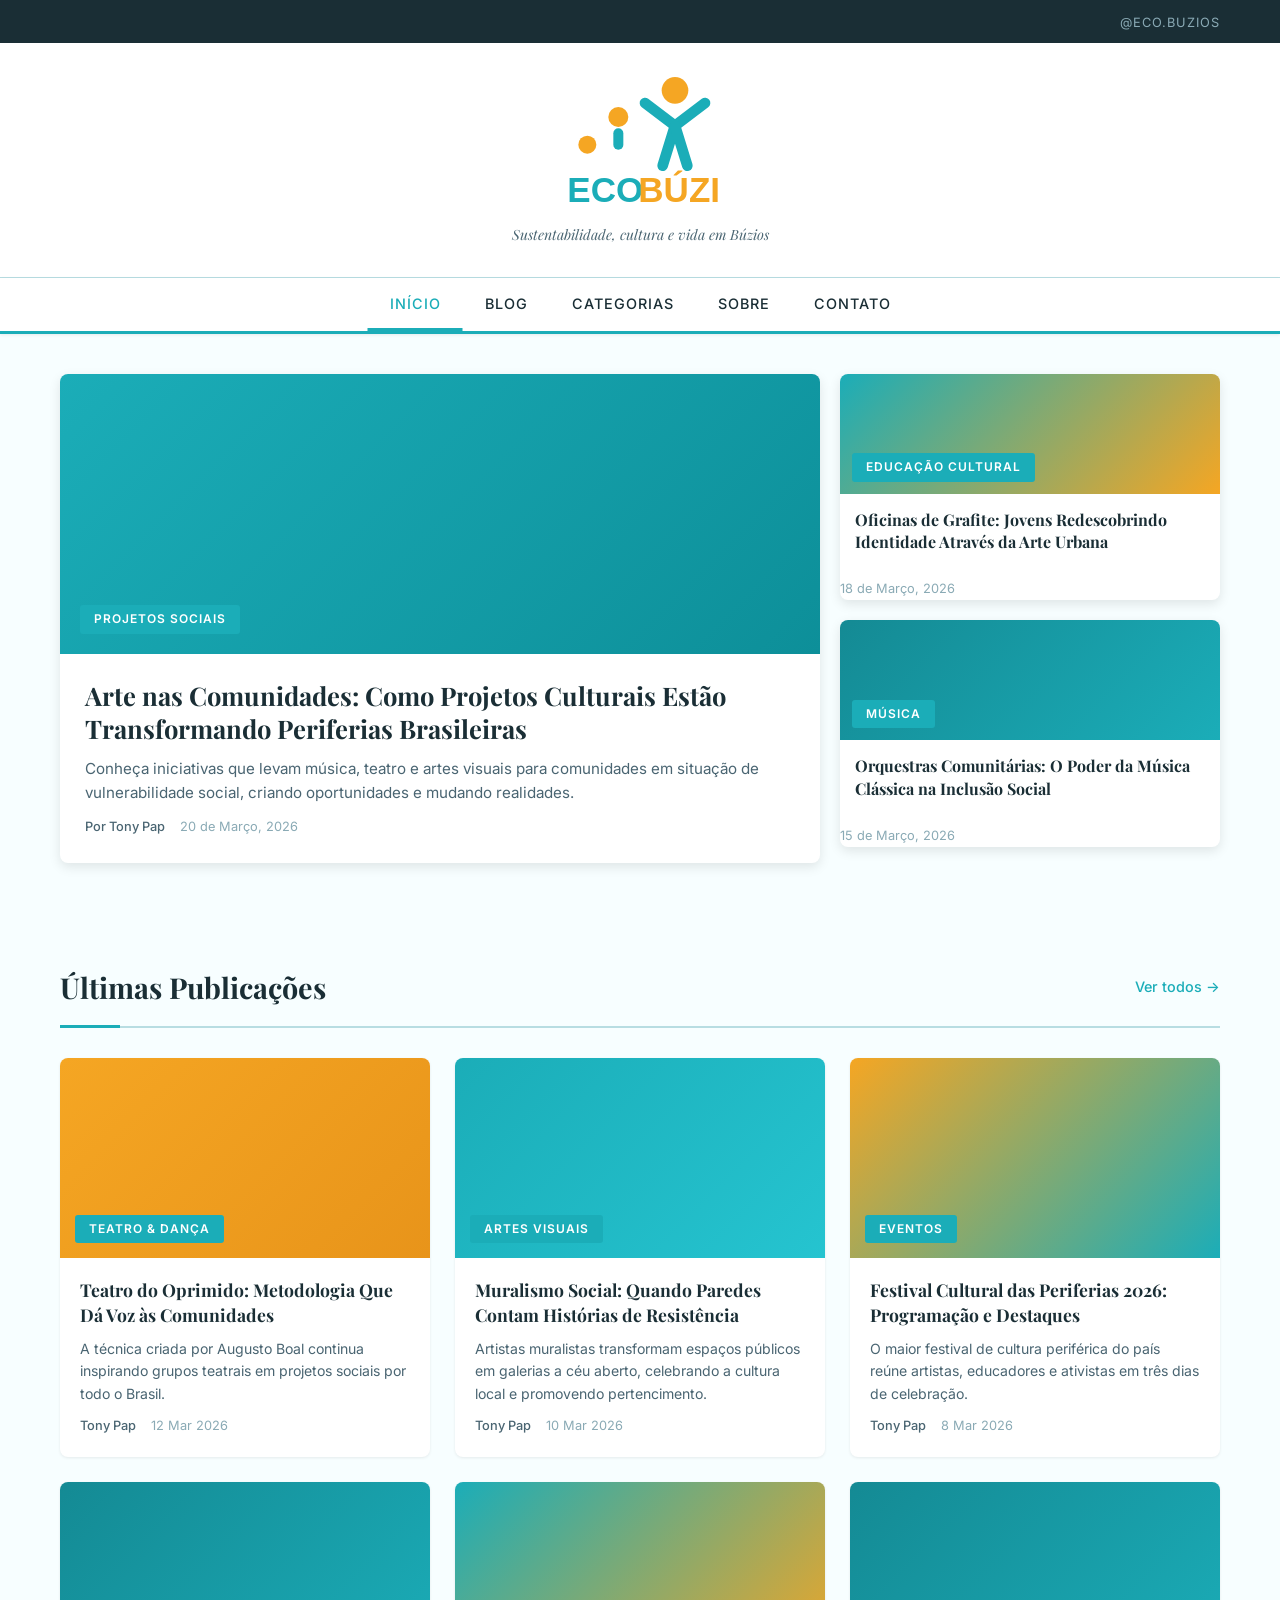
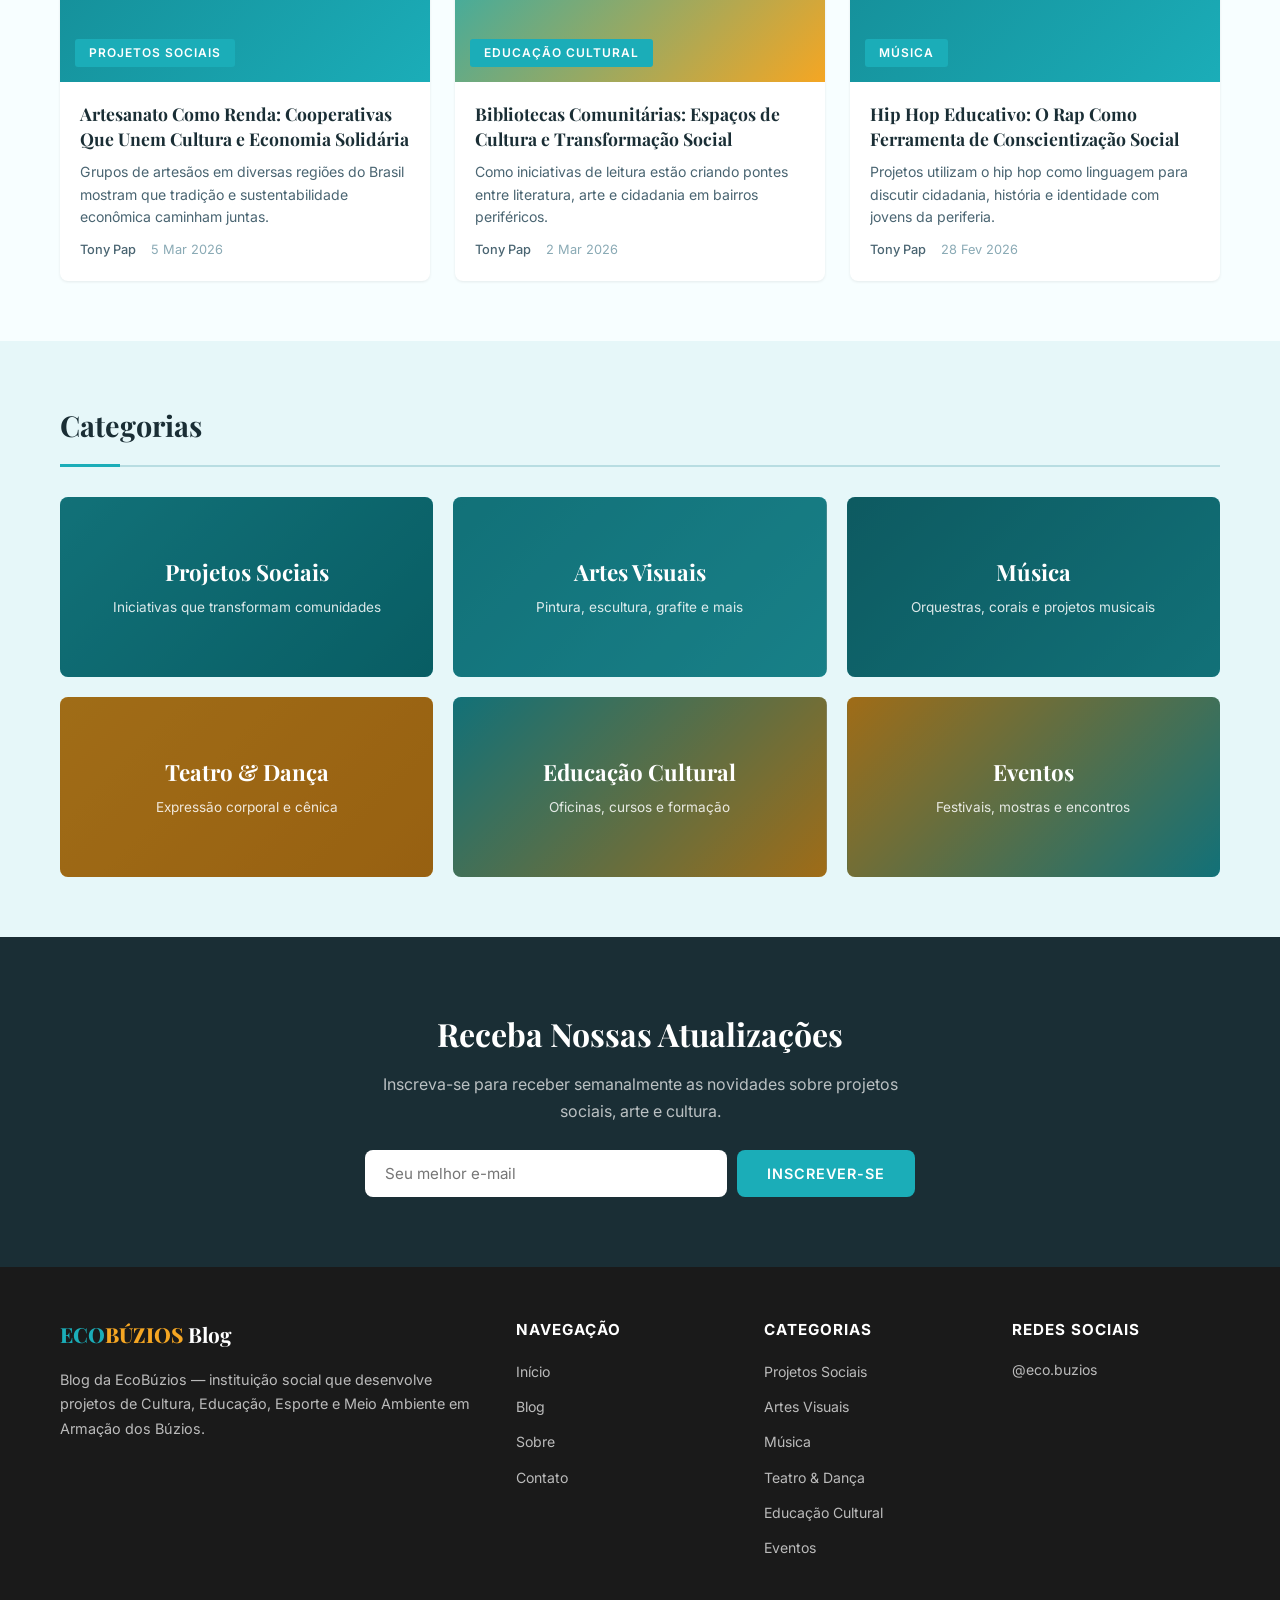
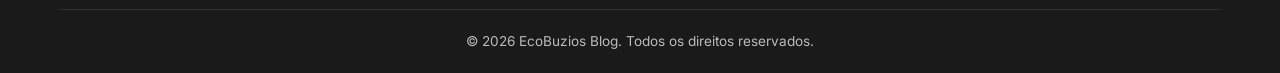
==== commit a570c0c3: "Add EcoBuzios logo as SVG file and use it in all pages - Created images/ecobuzios-logo.svg with comp" ====
--- a/index.html
+++ b/index.html
@@ -23,25 +23,8 @@
         <div class="header-main">
             <div class="container">
                 <a href="index.html" class="logo">
-                    <div class="logo-svg-wrap">
-                        <svg viewBox="0 0 460 290" fill="none" xmlns="http://www.w3.org/2000/svg">
-                            <!-- Floating orange circle (lower-left) -->
-                            <circle cx="72" cy="210" r="27" fill="#F5A623"/>
-                            <!-- Child: orange head + teal pill body -->
-                            <circle cx="168" cy="128" r="30" fill="#F5A623"/>
-                            <rect x="153" y="162" width="30" height="64" rx="15" fill="#1BADB8"/>
-                            <!-- Adult: orange head + teal body (arms UP wide, legs apart) -->
-                            <circle cx="338" cy="50" r="40" fill="#F5A623"/>
-                            <line x1="338" y1="155" x2="248" y2="88" stroke="#1BADB8" stroke-width="32" stroke-linecap="round"/>
-                            <line x1="338" y1="155" x2="428" y2="88" stroke="#1BADB8" stroke-width="32" stroke-linecap="round"/>
-                            <line x1="338" y1="155" x2="302" y2="276" stroke="#1BADB8" stroke-width="32" stroke-linecap="round"/>
-                            <line x1="338" y1="155" x2="374" y2="276" stroke="#1BADB8" stroke-width="32" stroke-linecap="round"/>
-                        </svg>
-                    </div>
-                    <div class="logo-text-wrap">
-                        <span class="logo-wordmark"><span class="logo-eco">ECO</span><span class="logo-buzios">BÚZIOS</span></span>
-                        <span class="tagline">Sustentabilidade, cultura e vida em Búzios</span>
-                    </div>
+                    <img src="images/ecobuzios-logo.svg" alt="EcoBúzios" class="logo-img">
+                    <span class="tagline">Sustentabilidade, cultura e vida em Búzios</span>
                 </a>
             </div>
         </div>
--- a/css/style.css
+++ b/css/style.css
@@ -100,36 +100,10 @@
     text-decoration: none;
 }
 
-.logo-svg-wrap {
-    display: flex;
-    align-items: center;
-    justify-content: center;
-}
-
-.logo-svg-wrap svg {
-    height: 100px;
+.logo-img {
+    height: 140px;
     width: auto;
-}
-
-.logo-text-wrap {
-    text-align: center;
-}
-
-.logo-wordmark {
     display: block;
-    font-family: 'Nunito', 'Inter', -apple-system, sans-serif;
-    font-size: 2.8rem;
-    font-weight: 900;
-    letter-spacing: 0.5px;
-    line-height: 1;
-}
-
-.logo-eco {
-    color: #1BADB8;
-}
-
-.logo-buzios {
-    color: #F5A623;
 }
 
 .tagline {
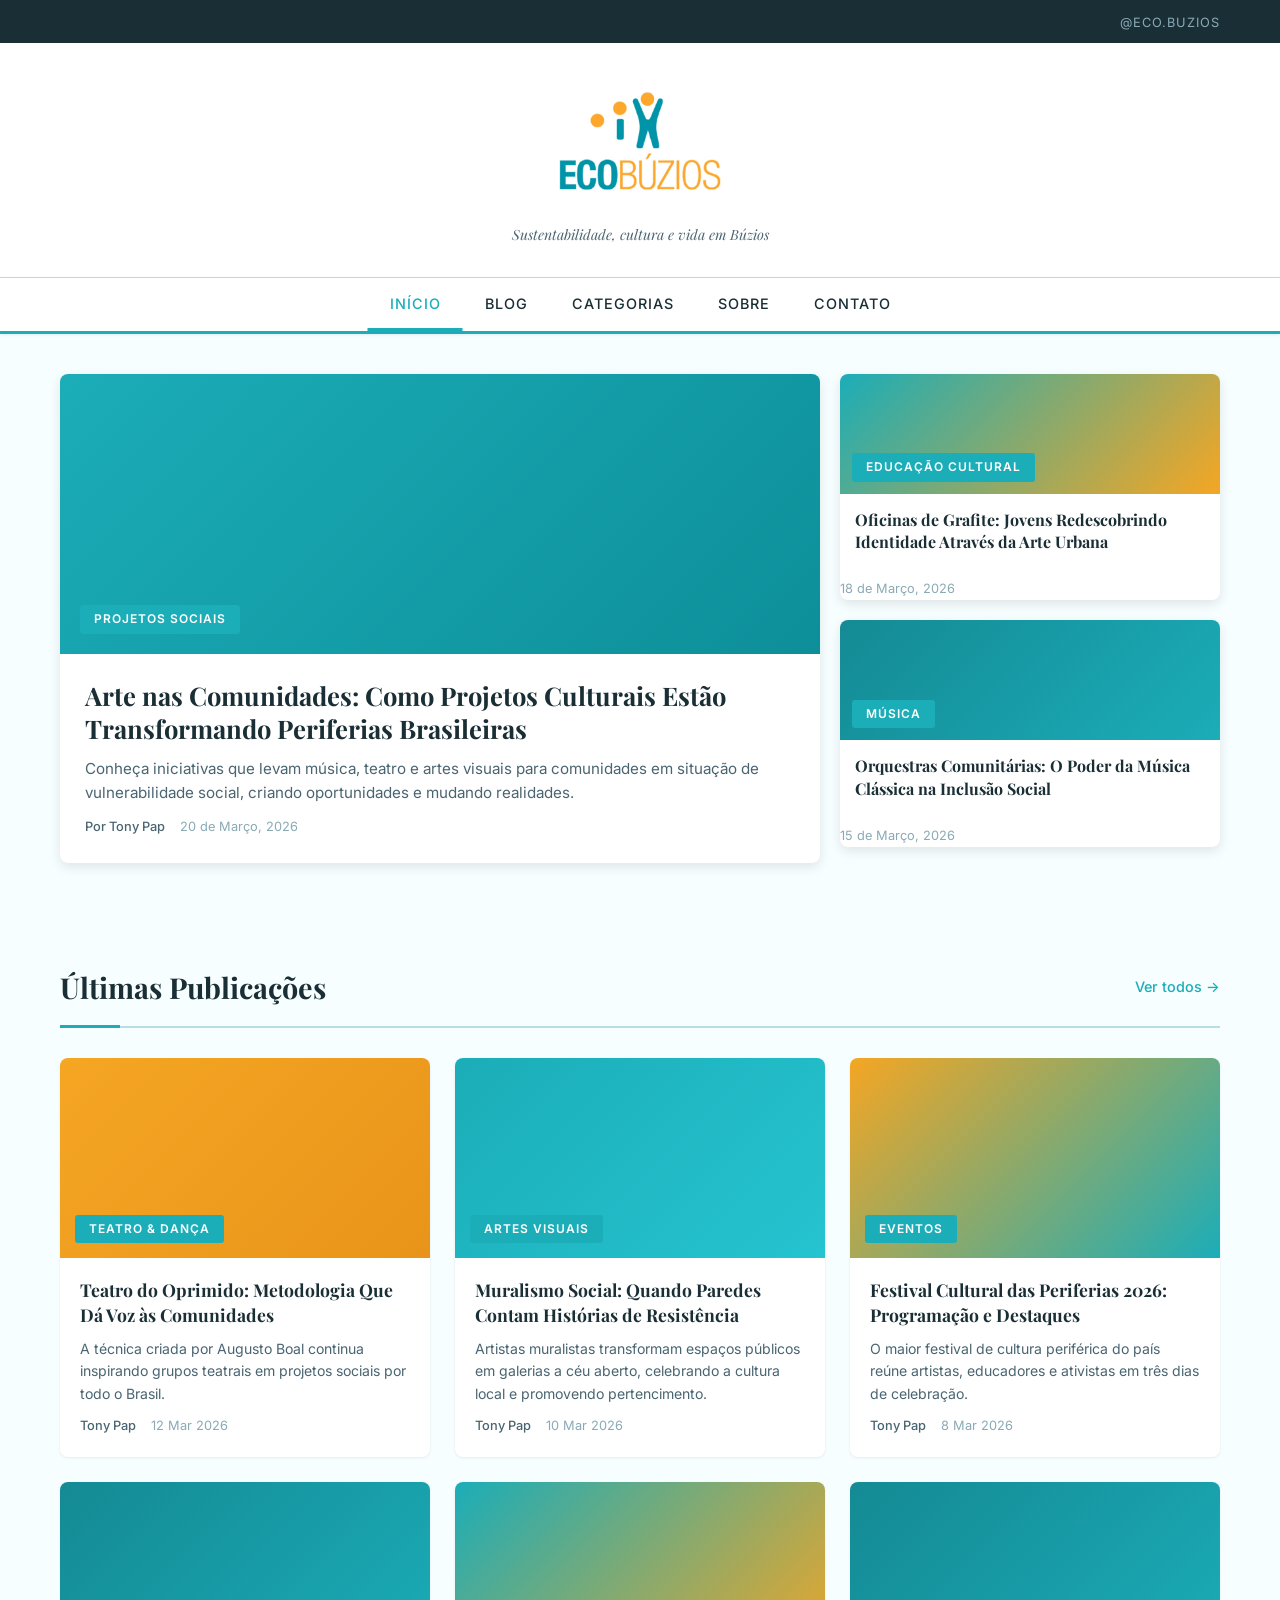
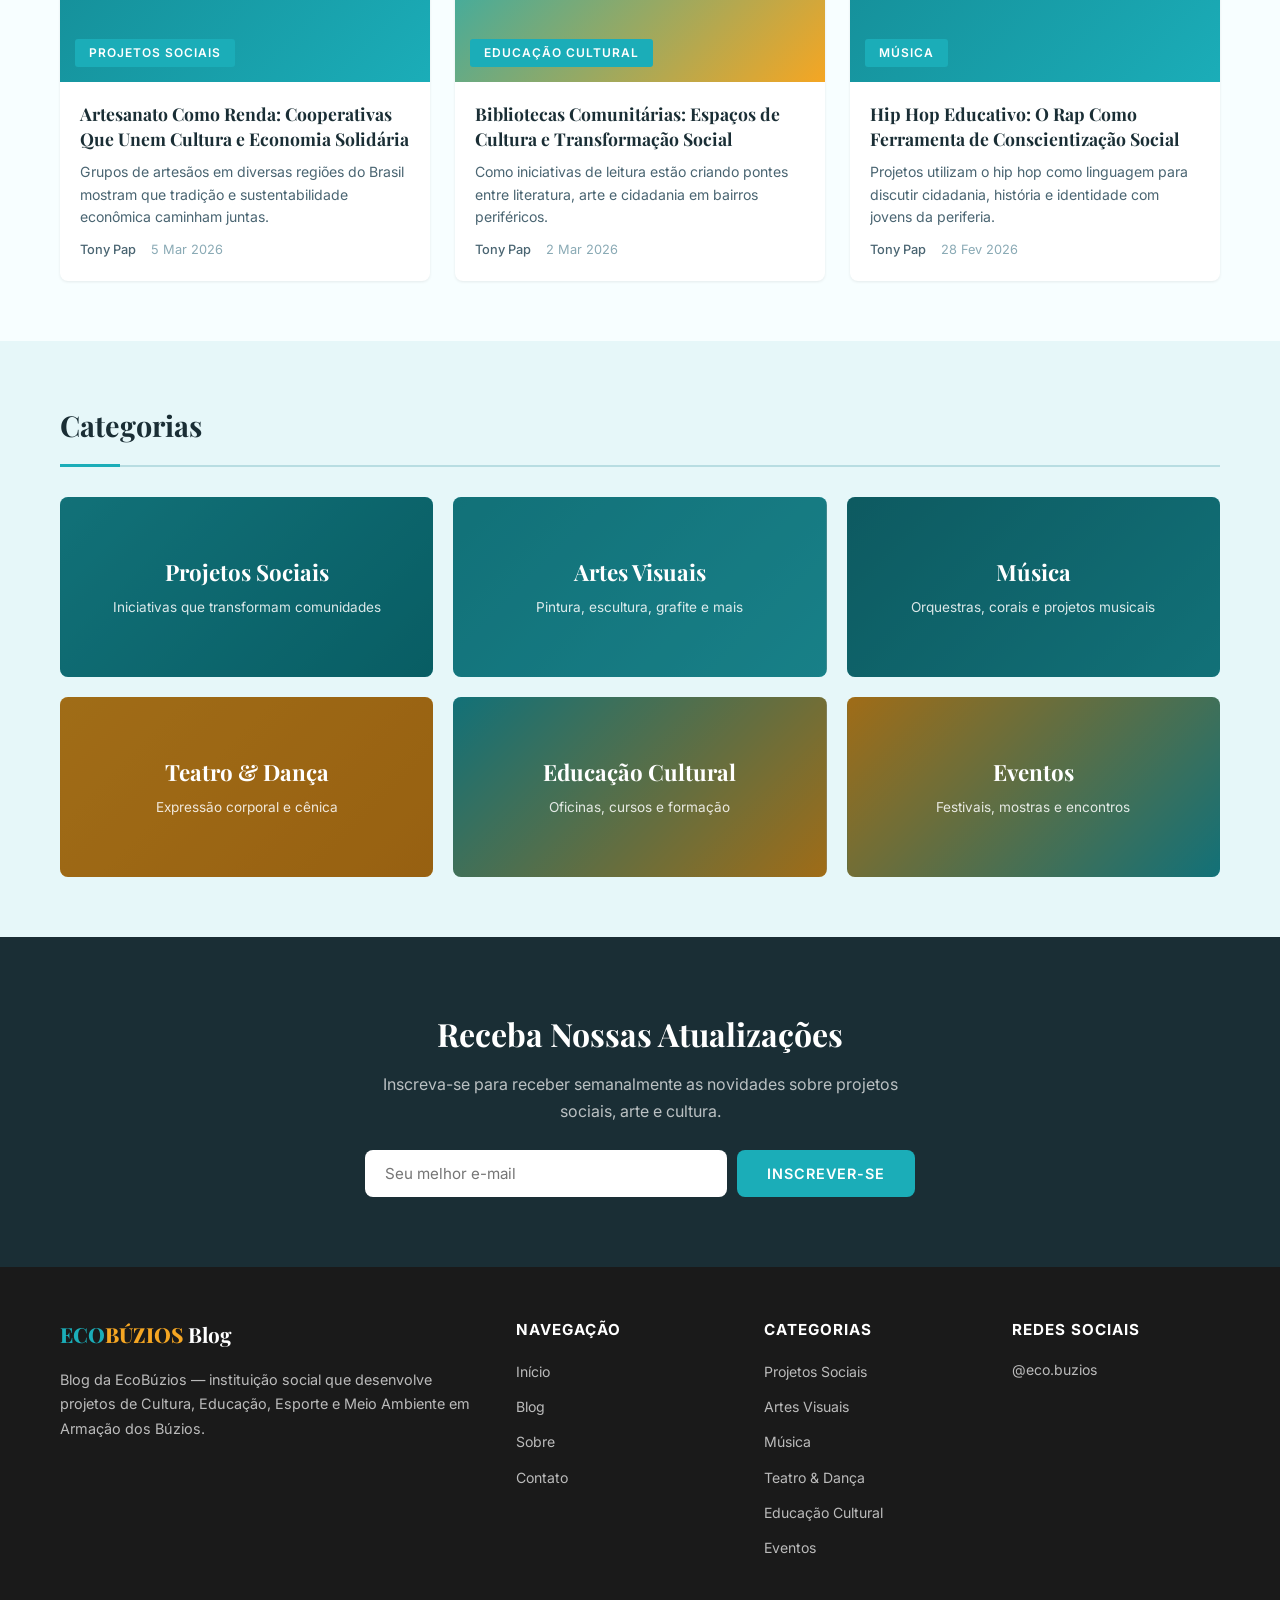
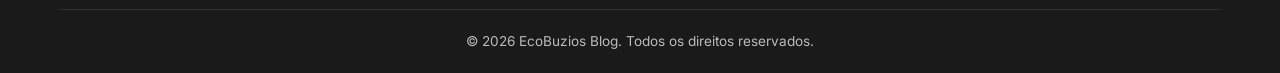
==== commit 23a90a85: "Use the real EcoBuzios logo image (Logo EB.jpeg) in all pages - Copied uploaded Logo EB.jpeg to imag" ====
--- a/index.html
+++ b/index.html
@@ -23,7 +23,7 @@
         <div class="header-main">
             <div class="container">
                 <a href="index.html" class="logo">
-                    <img src="images/ecobuzios-logo.svg" alt="EcoBúzios" class="logo-img">
+                    <img src="images/ecobuzios-logo.jpeg" alt="EcoBúzios" class="logo-img">
                     <span class="tagline">Sustentabilidade, cultura e vida em Búzios</span>
                 </a>
             </div>
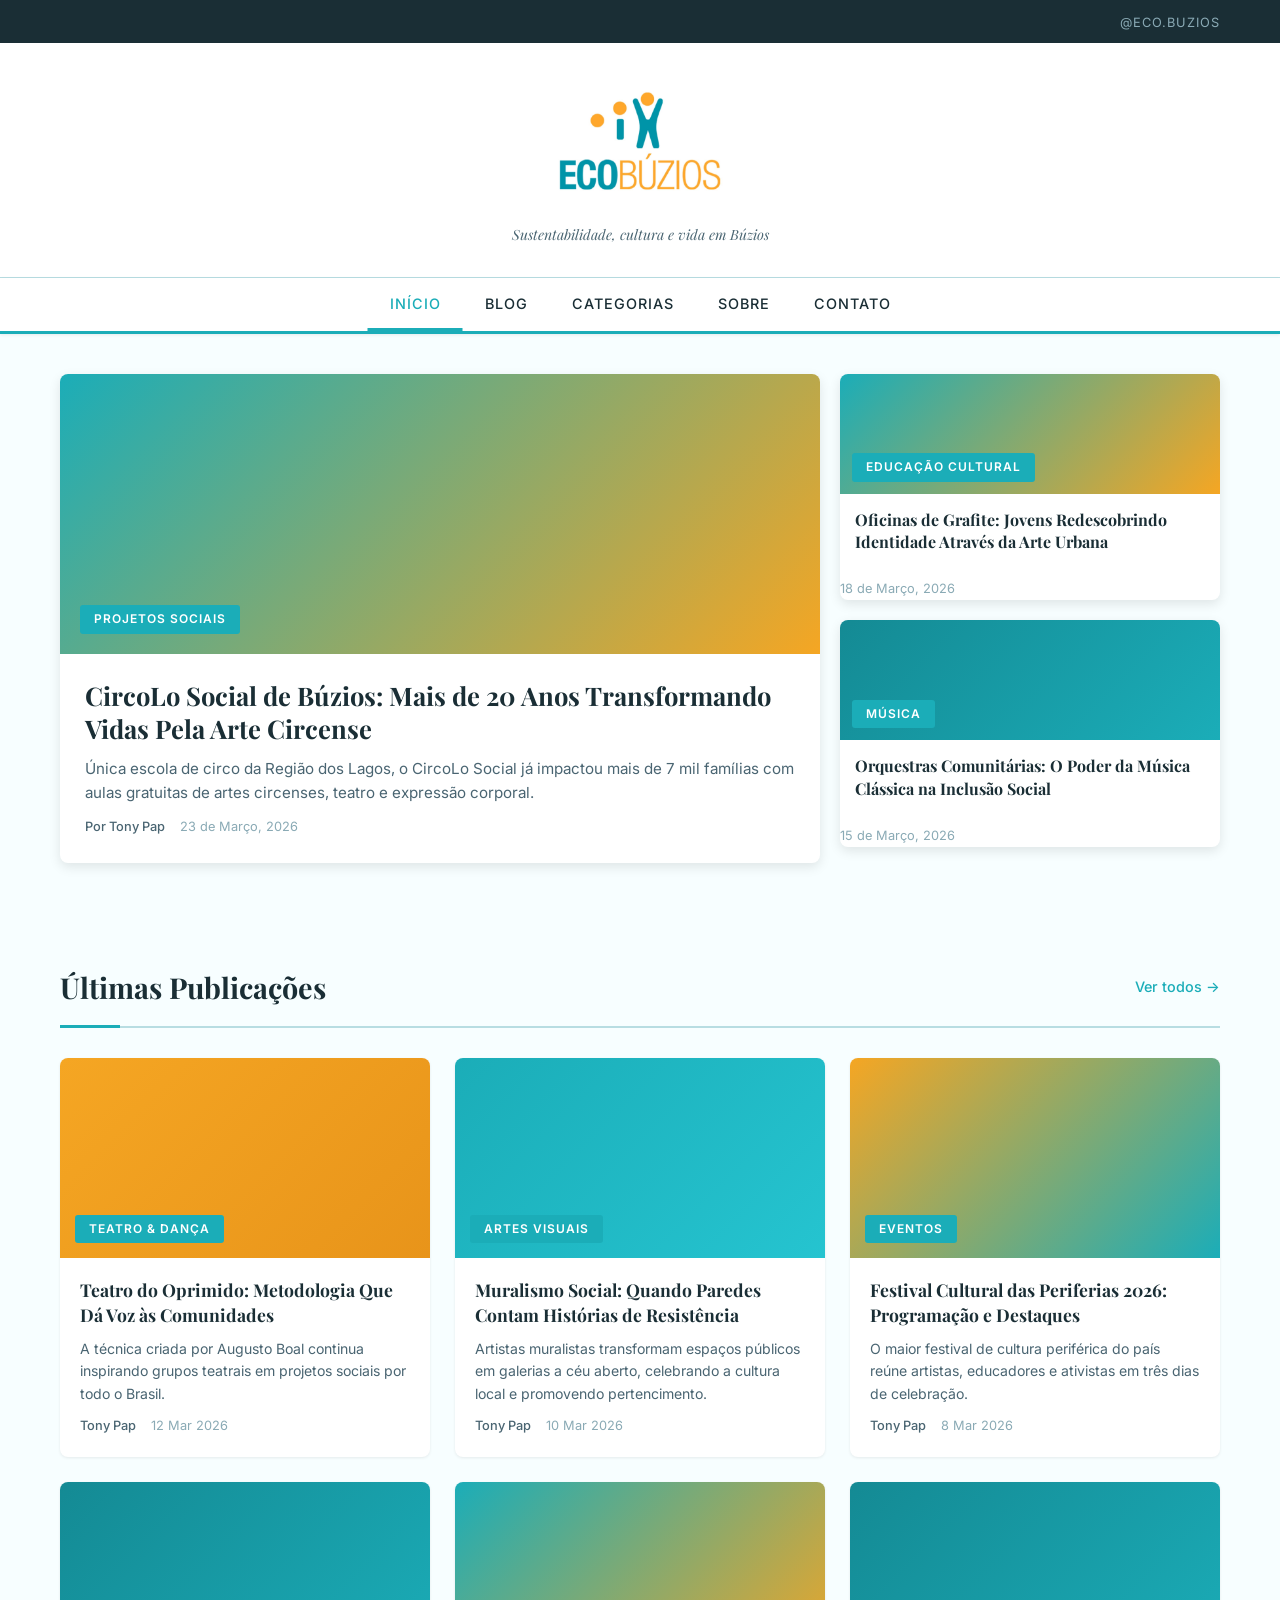
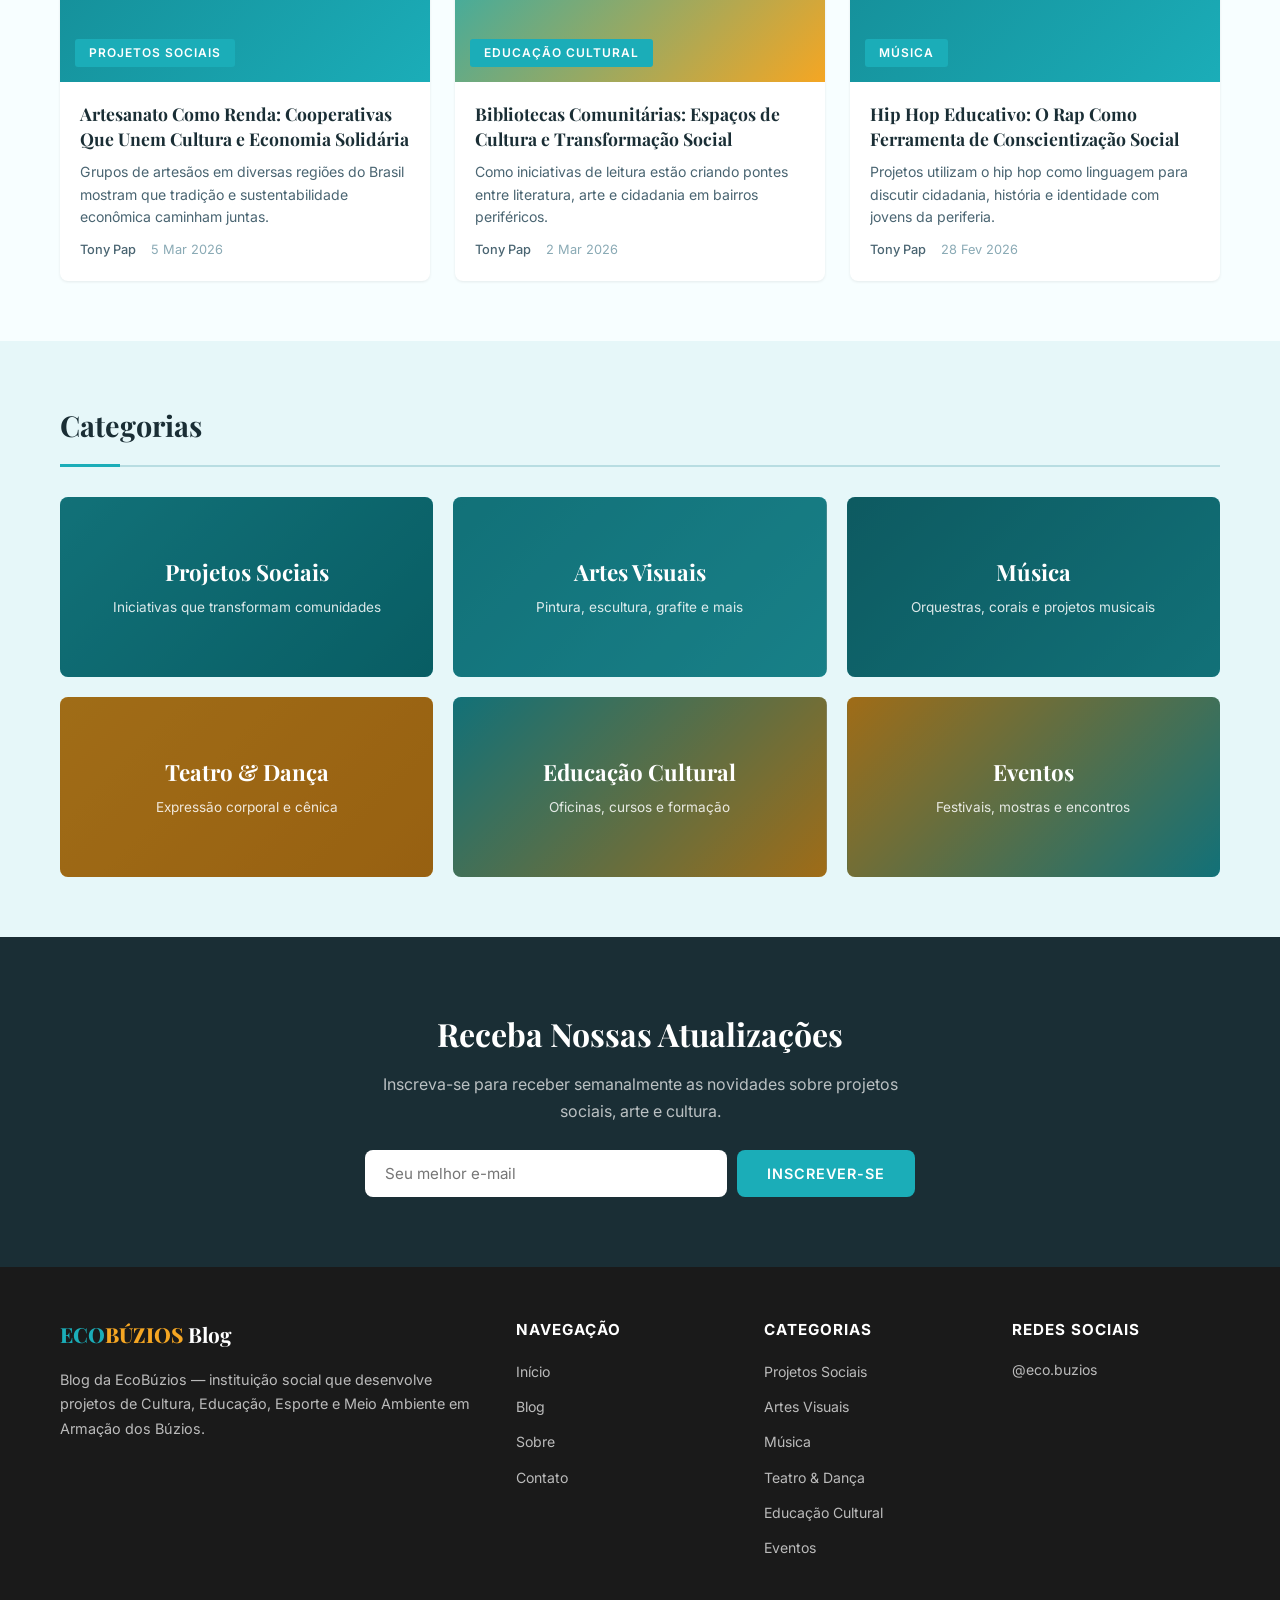
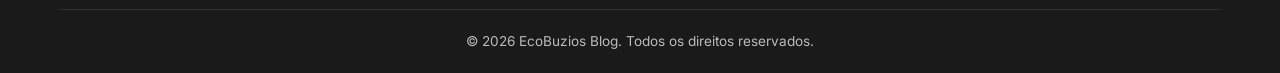
==== commit a02564d1: "Add new post: CircoLo Social de Búzios - 20+ years of social transformation New article (post #10) a" ====
--- a/index.html
+++ b/index.html
@@ -57,16 +57,16 @@
         <div class="container">
             <div class="hero-grid">
                 <article class="hero-featured">
-                    <a href="post.html?id=1">
-                        <div class="hero-image" style="background-image: url('https://images.unsplash.com/photo-1513364776144-60967b0f800f?w=800&h=500&fit=crop'), linear-gradient(135deg, #1BADB8, #0d8f99); background-size: cover; background-position: center;">
+                    <a href="post.html?id=10">
+                        <div class="hero-image" style="background-image: url('https://images.unsplash.com/photo-1503919005314-30d93d07d823?w=800&h=500&fit=crop'), linear-gradient(135deg, #1BADB8, #F5A623); background-size: cover; background-position: center;">
                             <span class="category-badge">Projetos Sociais</span>
                         </div>
                         <div class="hero-content">
-                            <h2>Arte nas Comunidades: Como Projetos Culturais Estão Transformando Periferias Brasileiras</h2>
-                            <p class="excerpt">Conheça iniciativas que levam música, teatro e artes visuais para comunidades em situação de vulnerabilidade social, criando oportunidades e mudando realidades.</p>
+                            <h2>CircoLo Social de Búzios: Mais de 20 Anos Transformando Vidas Pela Arte Circense</h2>
+                            <p class="excerpt">Única escola de circo da Região dos Lagos, o CircoLo Social já impactou mais de 7 mil famílias com aulas gratuitas de artes circenses, teatro e expressão corporal.</p>
                             <div class="post-meta">
                                 <span class="author">Por Tony Pap</span>
-                                <span class="date">20 de Março, 2026</span>
+                                <span class="date">23 de Março, 2026</span>
                             </div>
                         </div>
                     </a>
